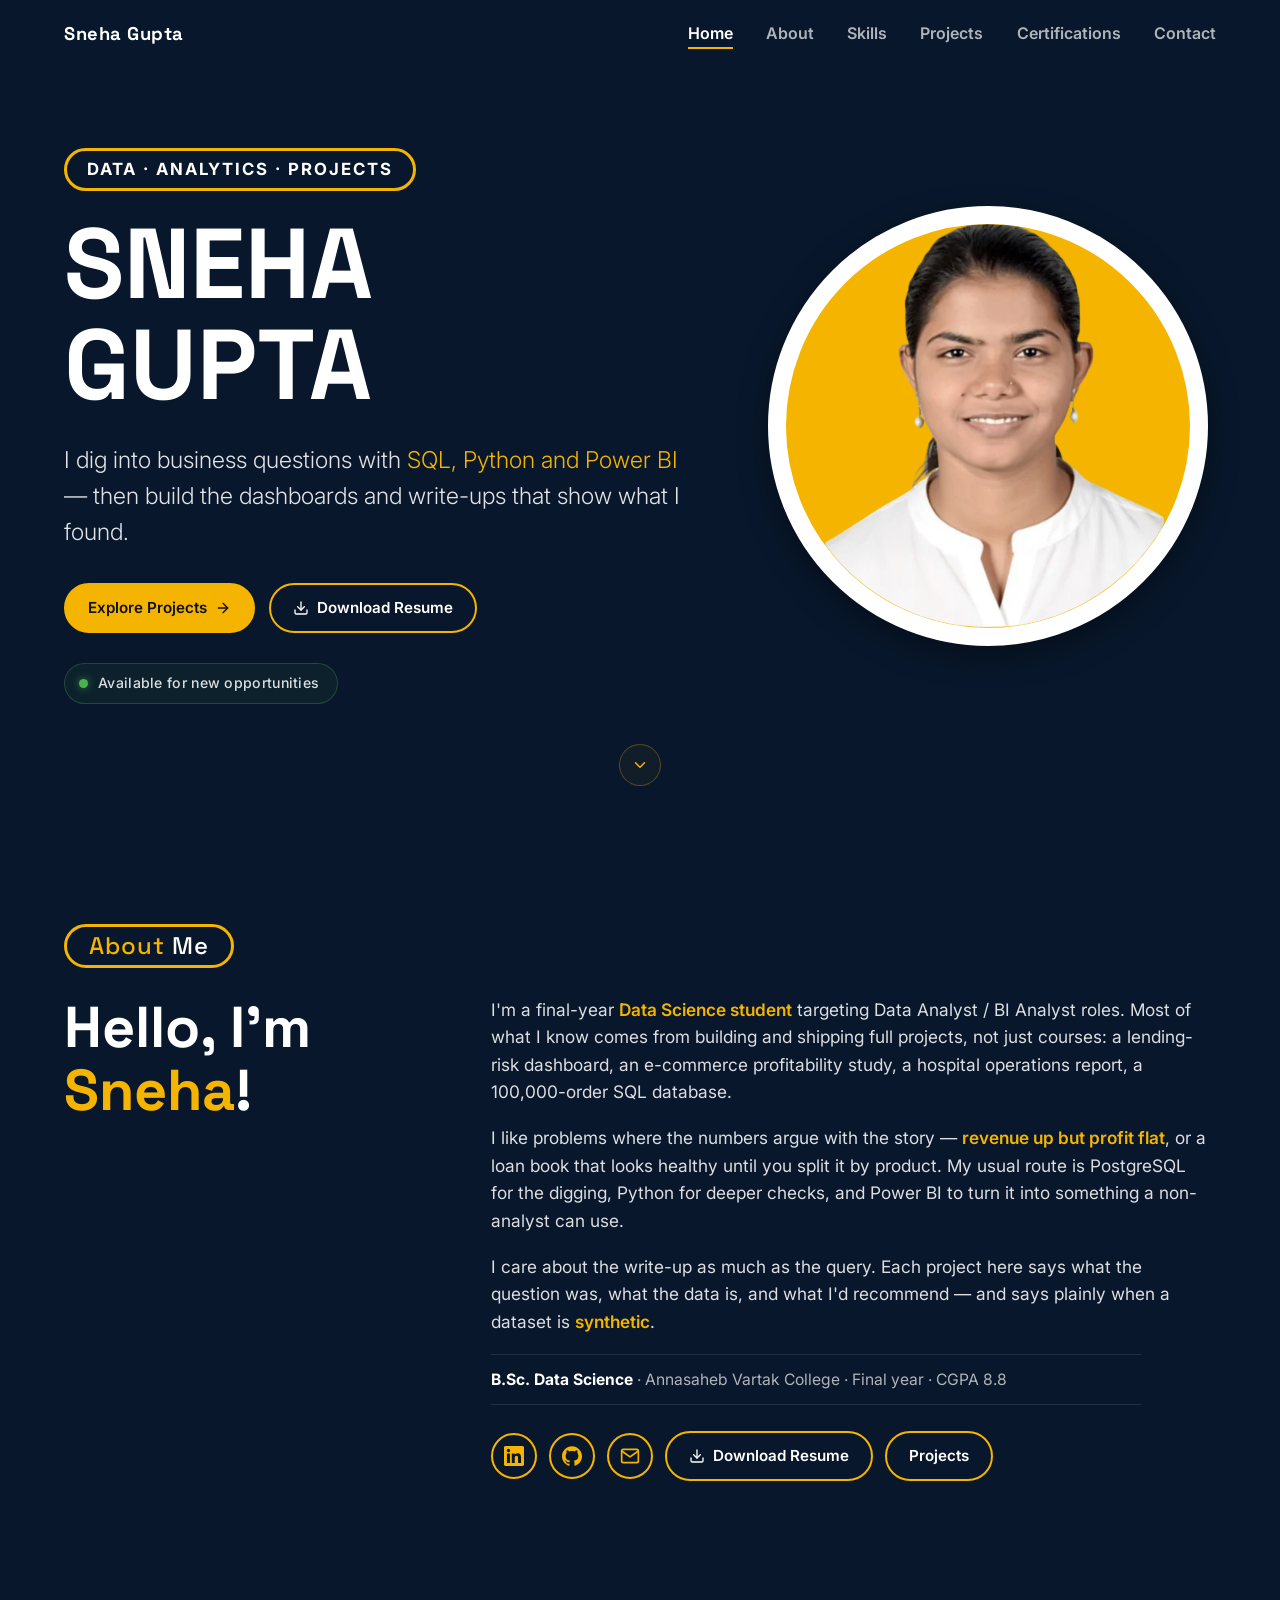
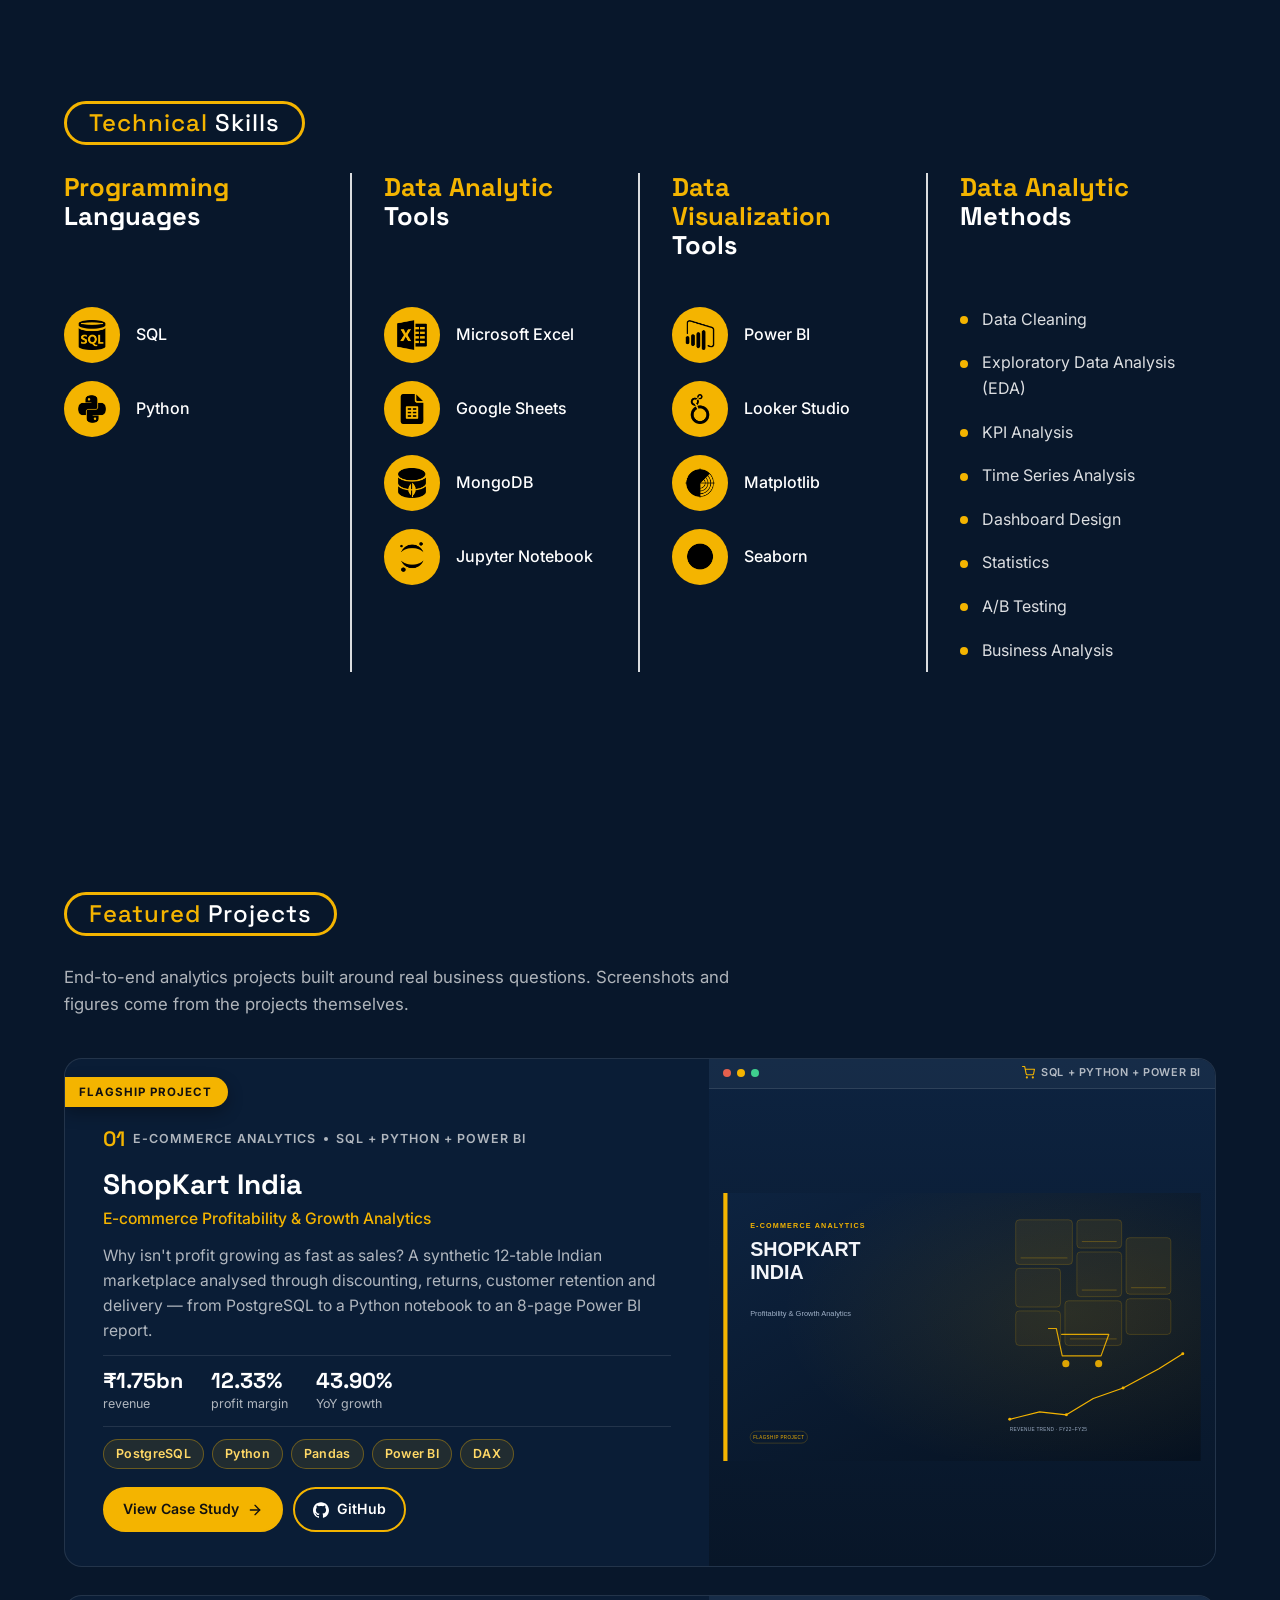
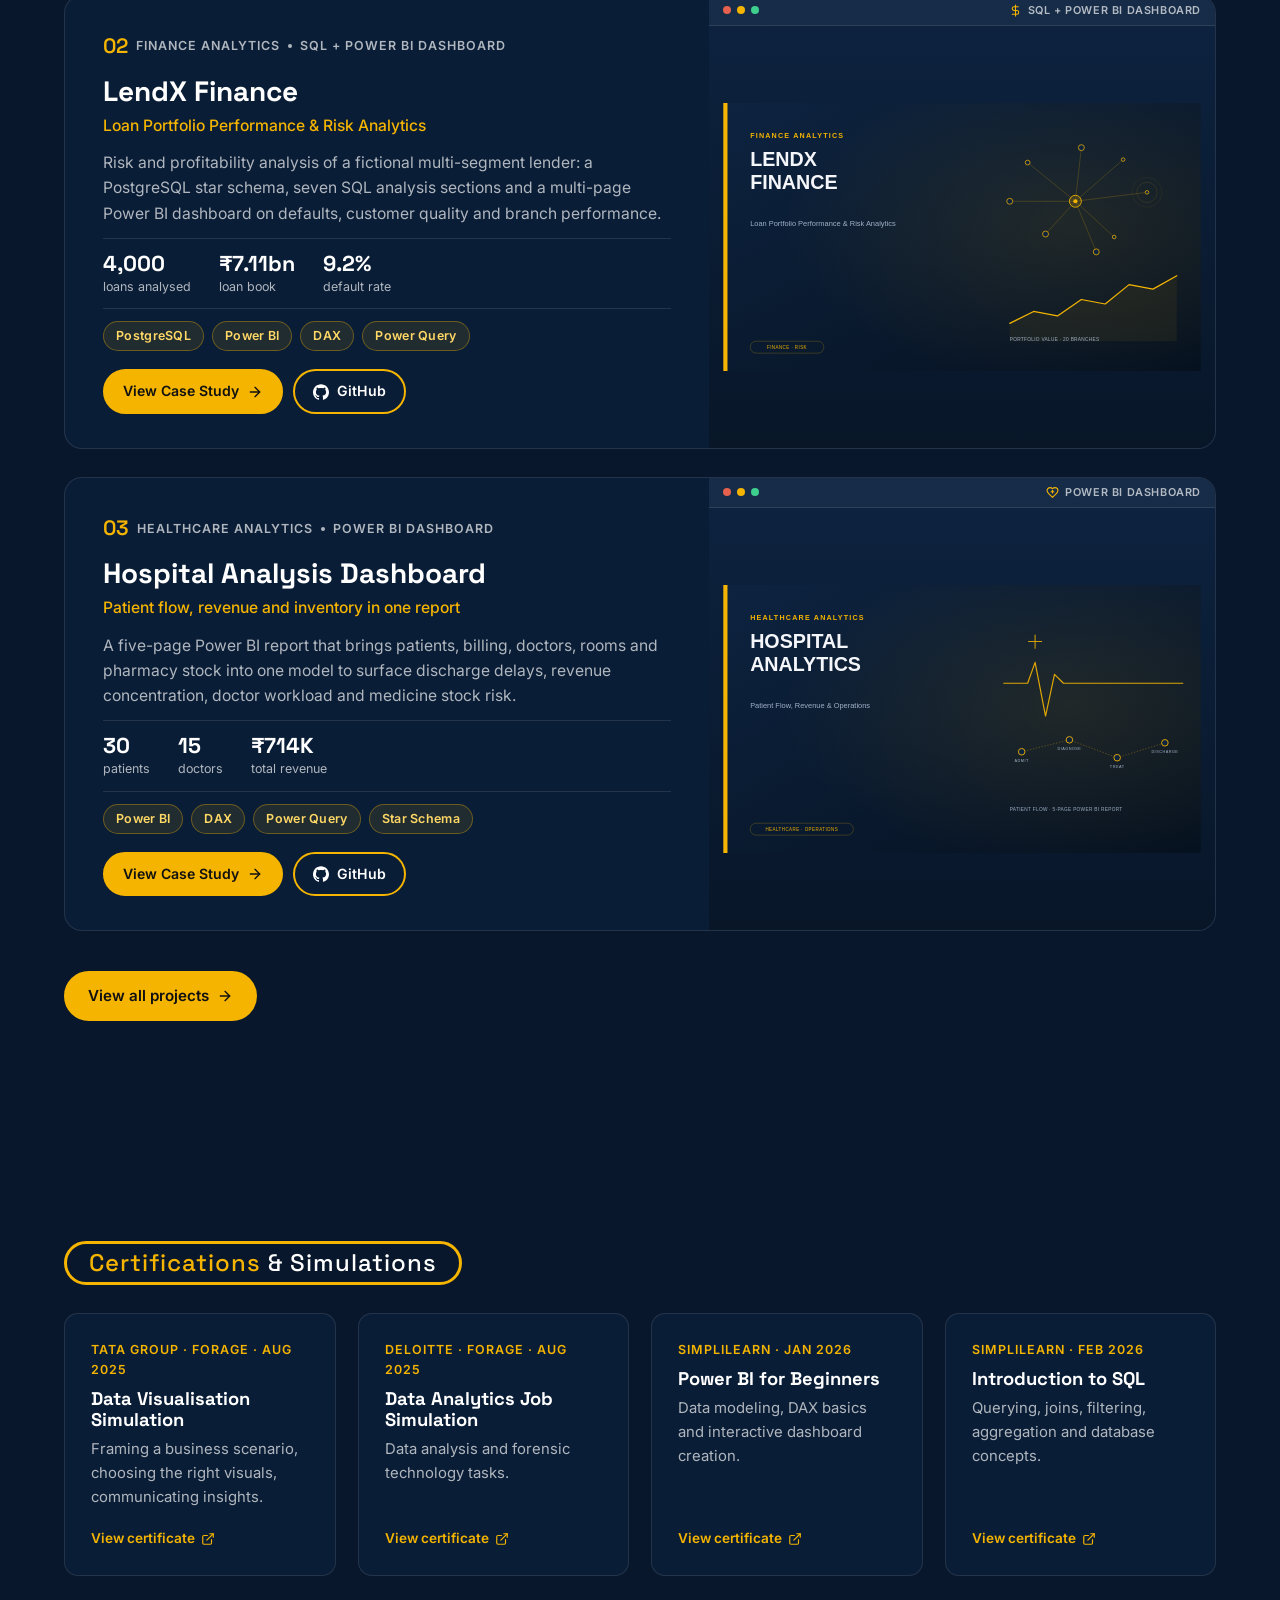
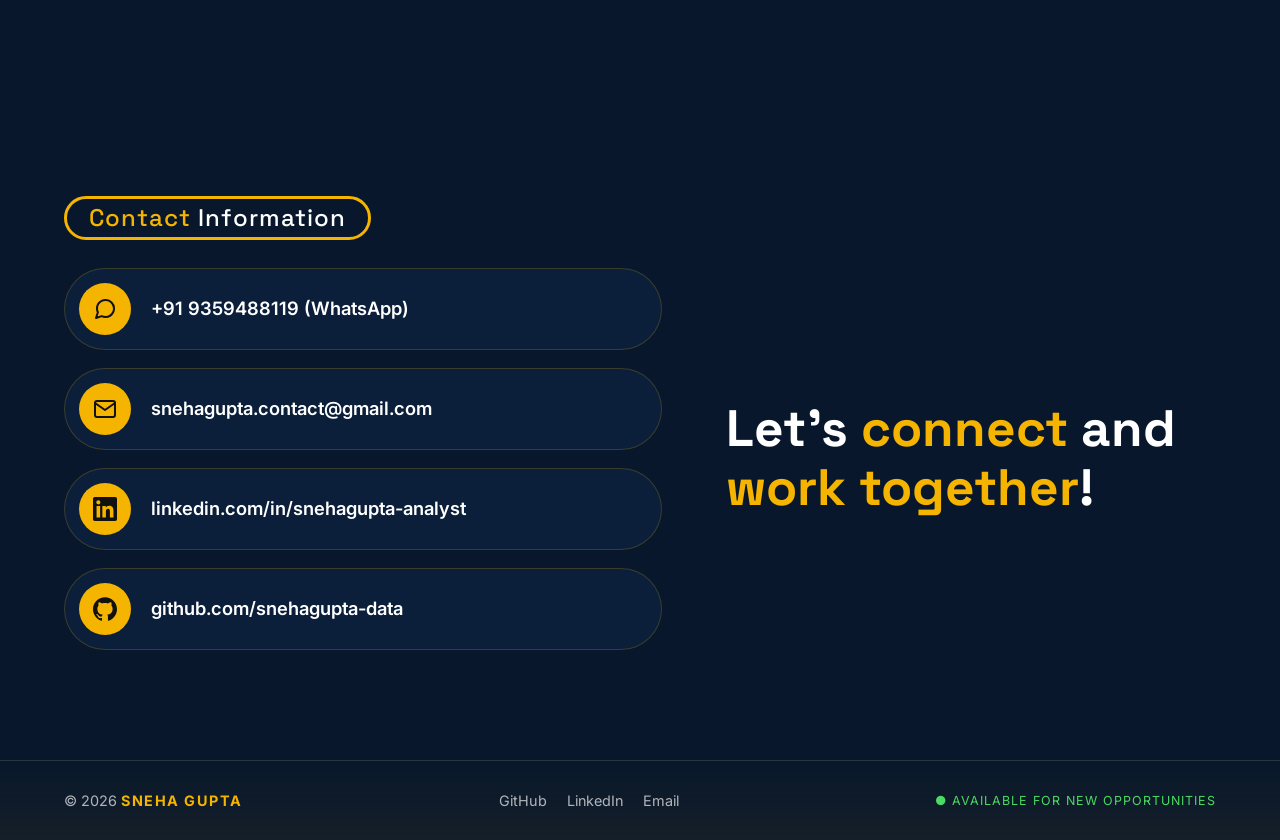
==== index.html @ 0ae0ca23 "Initial portfolio" ====
<!DOCTYPE html>
<html lang="en">
<head>
  <meta charset="UTF-8">
  <meta name="viewport" content="width=device-width, initial-scale=1.0">
  <title>Sneha Gupta | Data Analyst Portfolio — SQL, Python, Power BI</title>
  <meta name="description" content="Sneha Gupta, final-year Data Science student targeting Data Analyst / BI Analyst roles. SQL, Python and Power BI projects: LendX Finance, ShopKart India, hospital analytics and more.">
  <meta name="theme-color" content="#08172b">
  <meta property="og:type" content="website">
  <meta property="og:title" content="Sneha Gupta | Data Analyst Portfolio — SQL, Python, Power BI">
  <meta property="og:description" content="Final-year Data Science student targeting Data Analyst / BI Analyst roles. SQL, Python and Power BI case studies built on real business questions.">
  <meta property="og:image" content="assets/images/profile/sneha.webp">
  <meta name="twitter:card" content="summary">
  <link rel="icon" href="data:image/svg+xml,%3Csvg xmlns='http://www.w3.org/2000/svg' viewBox='0 0 64 64'%3E%3Crect width='64' height='64' rx='14' fill='%230b1f3a'/%3E%3Ctext x='32' y='43' font-size='30' font-weight='700' text-anchor='middle' fill='%23f4b400' font-family='Arial'%3ESG%3C/text%3E%3C/svg%3E">
  <link rel="preconnect" href="https://fonts.googleapis.com">
  <link rel="preconnect" href="https://fonts.gstatic.com" crossorigin>
  <link href="https://fonts.googleapis.com/css2?family=Inter:wght@300;400;500;600;700&family=Space+Grotesk:wght@400;500;700&display=swap" rel="stylesheet">
  <link rel="stylesheet" href="css/style.css">
  <script>document.documentElement.classList.add("js")</script>
</head>
<body data-page="home">
  <div id="scroll-progress"></div>
  <header id="site-nav"></header>

  <!-- Section order: Home → About → Skills → Projects → Certifications → Contact.
       All content below is filled from data/portfolio-data.js by js/script.js -->
  <main>
    <section id="home" class="hero"></section>
    <section id="about" class="section"></section>
    <section id="skills" class="section"></section>
    <section id="projects" class="section"></section>
    <section id="certifications" class="section"></section>
    <section id="contact" class="section"></section>
    <noscript><p class="noscript">This portfolio needs JavaScript. My projects are also on <a class="yellow" href="https://github.com/snehagupta-data">GitHub</a>.</p></noscript>
  </main>

  <footer id="site-footer"></footer>
  <script src="data/portfolio-data.js"></script>
  <script src="js/script.js"></script>
</body>
</html>
---- css/style.css ----
/* =====================================================================
   style.css — the only stylesheet for the whole site.
   Change colours/fonts in :root. Sections:
   1 Base · 2 Layout & type · 3 Buttons & chips · 4 Navigation · 5 Hero
   6 About · 7 Skills · 8 Projects · 9 Certifications · 10 Contact
   11 Footer · 12 Case studies · 13 Utilities · 14 Responsive
   ===================================================================== */

/* ===== 1 · BASE ===== */
:root {
  --bg: #08172b;
  --navy: #0b1f3a;
  --surface: #0d2340;
  --line: rgba(255, 255, 255, 0.1);
  --text: #ffffff;
  --muted: rgba(255, 255, 255, 0.68);
  --gold: #f4b400;
  --red: #e5604d;
  --green: #3ecf8e;
  --font-body: "Inter", -apple-system, BlinkMacSystemFont, "Segoe UI", sans-serif;
  --font-display: "Space Grotesk", "Inter", sans-serif;
  --gutter: clamp(20px, 5vw, 80px);
  --nav-h: 68px;
  --radius: 14px;
}
*, *::before, *::after { box-sizing: border-box; margin: 0; padding: 0; }
html { scroll-behavior: smooth; scroll-padding-top: calc(var(--nav-h) + 12px); -webkit-text-size-adjust: 100%; }
body { font-family: var(--font-body); background: var(--bg); color: var(--text); line-height: 1.6; overflow-x: hidden; }
img, svg { display: block; max-width: 100%; }
a { color: inherit; text-decoration: none; }
ul { list-style: none; }
button { font: inherit; color: inherit; cursor: pointer; }
:focus-visible { outline: 2px solid var(--gold); outline-offset: 3px; }
[hidden] { display: none !important; }
#scroll-progress { position: fixed; top: 0; left: 0; height: 3px; width: 0; background: var(--gold); z-index: 1100; }

/* ===== 2 · LAYOUT & TYPE ===== */
.container { max-width: 1366px; margin: 0 auto; padding: 0 var(--gutter); }
.section { padding: clamp(64px, 9vw, 110px) 0; }
.yellow { color: var(--gold); }
h1, h2, h3 { font-family: var(--font-display); line-height: 1.15; }
.section-title {
  display: inline-block; font-size: clamp(1.15rem, 2.4vw, 1.5rem); font-weight: 500; letter-spacing: 1px;
  padding: 5px 22px; border: 3px solid var(--gold); border-radius: 40px; margin-bottom: 28px;
}
.section-lead { color: var(--muted); font-size: 1.05rem; max-width: 62ch; margin-bottom: 40px; }
.page-title { font-size: clamp(2.4rem, 6vw, 4rem); font-weight: 700; margin: 18px 0 14px; }
.section-more { margin-top: 40px; }

/* ===== 3 · BUTTONS & CHIPS ===== */
.btn {
  display: inline-flex; align-items: center; gap: 8px; padding: 11px 22px; border-radius: 40px;
  font-weight: 600; font-size: 0.95rem; border: 2px solid var(--gold); transition: background .25s, color .25s, transform .25s, box-shadow .25s;
}
.btn svg { width: 16px; height: 16px; flex: none; }
.btn-filled { background: var(--gold); color: #111; }
.btn-filled:hover { transform: translateY(-2px); box-shadow: 0 8px 22px rgba(244, 180, 0, .28); }
.btn-ghost { background: transparent; color: var(--text); }
.btn-ghost:hover { background: var(--gold); color: #111; transform: translateY(-2px); }
.icon-btn {
  width: 46px; height: 46px; border-radius: 50%; border: 2px solid var(--gold); display: grid; place-items: center; color: var(--gold);
  transition: background .25s, color .25s, transform .25s;
}
.icon-btn svg { width: 20px; height: 20px; }
.icon-btn:hover { background: var(--gold); color: #111; transform: translateY(-2px); }
.chips { display: flex; flex-wrap: wrap; gap: 8px; }
.chips li { font-size: .78rem; font-weight: 600; letter-spacing: .3px; padding: 4px 12px; border-radius: 30px; background: rgba(244, 180, 0, .1); border: 1px solid rgba(244, 180, 0, .35); color: #ffd866; }

/* ===== 4 · NAVIGATION ===== */
.navbar { position: sticky; top: 0; z-index: 1000; height: var(--nav-h); background: var(--bg); border-bottom: 1px solid transparent; transition: border-color .3s, background .3s; }
.navbar.scrolled { background: rgba(8, 23, 43, .96); border-color: var(--line); }
.nav-container { max-width: 1366px; margin: 0 auto; padding: 0 var(--gutter); height: 100%; display: flex; align-items: center; justify-content: space-between; }
.nav-brand { font-family: var(--font-display); font-weight: 700; font-size: 1.15rem; letter-spacing: .5px; }
.nav-menu { display: flex; align-items: center; gap: clamp(1.2rem, 2.6vw, 2.5rem); }
.nav-link { position: relative; font-weight: 600; font-size: 1rem; padding: 6px 0; color: var(--muted); transition: color .25s; }
.nav-link::after { content: ""; position: absolute; left: 50%; bottom: 0; width: 0; height: 2px; background: var(--gold); transition: width .3s, left .3s; }
.nav-link:hover, .nav-link.active { color: var(--text); }
.nav-link:hover::after, .nav-link.active::after { width: 100%; left: 0; }
.nav-toggle { display: none; width: 44px; height: 44px; background: none; border: 0; }
.nav-toggle svg { width: 26px; height: 26px; margin: auto; }

/* ===== 5 · HERO ===== */
.hero { position: relative; padding: clamp(40px, 7vw, 80px) 0 clamp(70px, 9vw, 110px); }
.hero-grid { display: grid; grid-template-columns: 1.15fr .85fr; gap: clamp(32px, 6vw, 80px); align-items: center; }
.hero-pill {
  display: inline-block; font-size: clamp(.85rem, 1.6vw, 1.05rem); font-weight: 700; letter-spacing: 2px; padding: 5px 20px;
  border: 3px solid var(--gold); border-radius: 40px; margin-bottom: 22px; transition: background .3s, color .3s;
}
.hero-pill:hover { background: var(--gold); color: #111; }
.hero-name { font-size: clamp(3.2rem, 9vw, 6.2rem); font-weight: 800; line-height: 1.02; text-transform: uppercase; }
.hero-name span { display: block; }
.hero-intro { font-size: clamp(1.1rem, 2vw, 1.45rem); font-weight: 300; line-height: 1.55; max-width: 34em; margin: 28px 0 32px; color: rgba(255, 255, 255, .88); }
.hero-actions { display: flex; flex-wrap: wrap; gap: 14px; margin-bottom: 30px; }
/* Small floating status pill — green dot + subtle glow, brightens slightly on hover */
.availability {
  display: inline-flex; align-items: center; gap: 10px; width: fit-content;
  padding: 8px 18px 8px 14px; border-radius: 30px; font-size: .88rem; letter-spacing: .3px; font-weight: 500; color: rgba(255, 255, 255, .85);
  background: rgba(76, 175, 80, .07); border: 1px solid rgba(76, 175, 80, .3);
  transition: border-color .3s, box-shadow .3s, transform .3s, background .3s;
}
.availability:hover { transform: translateY(-2px); border-color: rgba(76, 175, 80, .55); background: rgba(76, 175, 80, .12); box-shadow: 0 6px 20px rgba(76, 175, 80, .2); }
.pulse { width: 9px; height: 9px; flex: none; border-radius: 50%; background: #4caf50; box-shadow: 0 0 8px rgba(76, 175, 80, .7); animation: pulse 2s infinite; }
@keyframes pulse { 0% { box-shadow: 0 0 0 0 rgba(76, 175, 80, .7); } 70% { box-shadow: 0 0 0 10px rgba(76, 175, 80, 0); } 100% { box-shadow: 0 0 0 0 rgba(76, 175, 80, 0); } }
.hero-photo { justify-self: center; width: 100%; max-width: 440px; }
.profile-frame {
  aspect-ratio: 1; border-radius: 50%; overflow: hidden; background: var(--gold); border: clamp(10px, 2vw, 18px) solid #fff;
  display: flex; align-items: flex-end; box-shadow: 0 10px 30px rgba(0, 0, 0, .35); transition: transform .5s cubic-bezier(.16, 1, .3, 1), box-shadow .5s;
}
.profile-frame img { width: 100%; height: auto; }
.profile-frame:hover { transform: translateY(-8px); box-shadow: 0 30px 60px rgba(0, 0, 0, .5), 0 0 40px rgba(244, 180, 0, .3); }
/* Refined scroll-to-About indicator: small ring container, restrained idle nudge, stronger glow + downward shift on hover */
.hero-scroll {
  position: absolute; left: 50%; bottom: 28px; transform: translateX(-50%);
  width: 42px; height: 42px; display: flex; align-items: center; justify-content: center;
  border-radius: 50%; border: 1.5px solid rgba(244, 180, 0, .3); background: rgba(244, 180, 0, .04); color: var(--gold);
  transition: border-color .3s, background .3s, box-shadow .3s;
}
.hero-scroll svg { width: 18px; height: 18px; animation: nudge 2.2s ease-in-out infinite; }
@keyframes nudge { 50% { transform: translateY(4px); } }
.hero-scroll:hover { border-color: var(--gold); background: rgba(244, 180, 0, .12); box-shadow: 0 0 22px rgba(244, 180, 0, .3); }
.hero-scroll:hover svg { animation-play-state: paused; transform: translateY(3px); }

/* ===== 6 · ABOUT ===== */
.about-grid { display: grid; grid-template-columns: .8fr 1.6fr; gap: clamp(28px, 5vw, 70px); align-items: start; }
.about-greeting { font-family: var(--font-display); font-size: clamp(2.4rem, 5vw, 3.6rem); font-weight: 700; line-height: 1.1; }
.about-body p { font-size: 1.08rem; color: rgba(255, 255, 255, .86); margin-bottom: 18px; max-width: 65ch; }
.about-body .yellow { font-weight: 600; }
.about-edu { padding: 12px 0; border-top: 1px solid var(--line); border-bottom: 1px solid var(--line); font-size: .98rem !important; color: var(--muted) !important; }
.about-edu b { color: var(--text); }
.about-actions { display: flex; flex-wrap: wrap; align-items: center; gap: 12px; margin-top: 26px; }

/* ===== 7 · SKILLS =====
   Original four-column layout, separated by vertical rules — intentional, keep as is.
   Only the hover interaction on each skill-item is new (icon glow + scale + slight lift). */
.skills-grid { display: grid; grid-template-columns: repeat(4, 1fr); gap: 0; }
.skill-group { padding: 0 32px; border-right: 2px solid rgba(255, 255, 255, .85); }
.skill-group:first-child { padding-left: 0; }
.skill-group:last-child { border-right: 0; padding-right: 0; }
.skill-group h3 { font-size: 1.6rem; font-weight: 700; margin-bottom: 28px; min-height: 3.8em; }
.skill-item { display: flex; align-items: center; gap: 16px; padding: 9px 6px; margin: 0 -6px; border-radius: 10px; font-weight: 500; transition: transform .3s cubic-bezier(.2, 1, .3, 1), background .3s; }
.skill-item:hover { transform: translateX(8px) translateY(-2px); background: rgba(244, 180, 0, .06); }
.skill-icon { width: 56px; height: 56px; flex: none; border-radius: 50%; background: var(--gold); display: grid; place-items: center; transition: box-shadow .3s cubic-bezier(.2, 1, .3, 1), transform .3s cubic-bezier(.2, 1, .3, 1); }
.skill-icon img { width: 30px; height: 30px; object-fit: contain; filter: brightness(0); }
.skill-item:hover .skill-icon { box-shadow: 0 0 22px rgba(244, 180, 0, .55); transform: scale(1.08); }
.skill-item span:last-child { transition: color .3s; }
.skill-item:hover span:last-child { color: var(--gold); }
.methods li { padding: 9px 0 9px 22px; position: relative; color: rgba(255, 255, 255, .86); transition: color .25s; }
.methods li::before { content: ""; position: absolute; left: 0; top: 1.15em; width: 8px; height: 8px; border-radius: 50%; background: var(--gold); transition: box-shadow .25s; }
.methods li:hover { color: var(--text); }
.methods li:hover::before { box-shadow: 0 0 8px rgba(244, 180, 0, .8); }

/* ===== 8 · PROJECTS ===== */
.project-list { display: grid; gap: 28px; }
.project-grid { display: grid; grid-template-columns: repeat(auto-fill, minmax(min(100%, 340px), 1fr)); gap: 28px; padding-bottom: clamp(64px, 9vw, 110px); }
.project-card {
  position: relative; display: flex; background: rgba(13, 35, 64, .55); border: 1px solid var(--line); border-radius: 18px; overflow: hidden;
  transition: transform .35s cubic-bezier(.2, 1, .3, 1), border-color .3s, box-shadow .3s;
}
.project-card:hover { transform: translateY(-5px); border-color: rgba(244, 180, 0, .5); box-shadow: 0 18px 40px rgba(0, 0, 0, .38), 0 0 30px rgba(244, 180, 0, .08); }
.project-card:hover .project-card__title { color: var(--gold); }
/* Flagship ribbon — small corner tag for the one project called out as the strongest, set via "flagship: true" in the data file */
.flagship-ribbon {
  position: absolute; top: 18px; left: 0; z-index: 2; padding: 6px 16px 6px 14px; font-size: .72rem; font-weight: 700; letter-spacing: 1px; text-transform: uppercase;
  color: #111; background: var(--gold); border-radius: 0 30px 30px 0; box-shadow: 0 6px 16px rgba(0, 0, 0, .3);
}
.project-card--flagship.project-card--featured .project-card__body { padding-top: 64px; }
.project-card--flagship.project-card--grid .project-card__body { padding-top: 46px; }
/* Showcase frame: a thin chrome-style bar over a contain-fit image area.
   object-fit is always "contain" here — a wide dashboard screenshot letterboxes
   inside the frame instead of ever being cropped. See mediaFrame() in script.js. */
.project-card__media { display: flex; flex-direction: column; background: linear-gradient(180deg, #0d2340, #081628); overflow: hidden; min-height: 0; }
.frame-bar { display: flex; align-items: center; gap: 6px; padding: 0 14px; height: 30px; flex: none; background: rgba(255, 255, 255, .04); border-bottom: 1px solid var(--line); }
.frame-dot { width: 8px; height: 8px; border-radius: 50%; flex: none; }
.frame-dot--r { background: var(--red); } .frame-dot--y { background: var(--gold); } .frame-dot--g { background: var(--green); }
.frame-label { margin-left: auto; display: flex; align-items: center; gap: 6px; font-size: .68rem; font-weight: 600; letter-spacing: .6px; text-transform: uppercase; color: var(--muted); white-space: nowrap; overflow: hidden; text-overflow: ellipsis; }
.frame-label svg { width: 13px; height: 13px; flex: none; color: var(--gold); }
.frame-body { flex: 1; min-height: 0; display: flex; align-items: center; justify-content: center; padding: 14px; }
.frame-body img { width: 100%; height: 100%; object-fit: contain; transition: transform .5s; }
.project-card:hover .frame-body img { transform: scale(1.02); }
.project-card__body { display: flex; flex-direction: column; gap: 12px; padding: 28px 30px; flex: 1; min-width: 0; }
.project-card__meta { display: flex; flex-wrap: wrap; align-items: center; gap: 8px; font-size: .78rem; font-weight: 600; letter-spacing: 1px; text-transform: uppercase; color: var(--muted); }
.project-card__meta .dot { width: 4px; height: 4px; border-radius: 50%; background: var(--muted); }
.project-card__num { font-family: var(--font-display); font-size: 1.3rem; color: var(--gold); letter-spacing: 0; }
.project-card__title { font-size: clamp(1.3rem, 2.4vw, 1.75rem); font-weight: 700; transition: color .3s; }
.project-card__subtitle { color: var(--gold); font-weight: 500; font-size: .98rem; margin-top: -6px; }
.project-card__desc { color: var(--muted); font-size: .98rem; }
.project-card__actions { display: flex; flex-wrap: wrap; gap: 10px; margin-top: auto; padding-top: 6px; }
.project-card__actions .btn { padding: 9px 18px; font-size: .88rem; }
/* featured: horizontal — media column stretches to the body's height (flex row default align-items: stretch) */
.project-card--featured { flex-direction: row; }
.project-card--featured .project-card__media { flex: 0 0 44%; order: 2; }
.project-card--featured .project-card__body { order: 1; padding: 34px 38px; }
/* grid: vertical — media gets a fixed aspect-ratio box since nothing else sets its height */
.project-card--grid { flex-direction: column; }
.project-card--grid .project-card__media { aspect-ratio: 16 / 10; }
.project-card--grid .project-card__body { padding: 22px 24px 24px; }
.project-card--grid .project-card__desc { display: -webkit-box; -webkit-line-clamp: 4; -webkit-box-orient: vertical; overflow: hidden; }
.stat-row { display: flex; flex-wrap: wrap; gap: 8px 28px; padding: 12px 0; border-top: 1px solid var(--line); border-bottom: 1px solid var(--line); }
.stat-row li { display: flex; flex-direction: column; }
.stat-row b { font-family: var(--font-display); font-size: 1.35rem; line-height: 1.2; }
.stat-row span { font-size: .78rem; color: var(--muted); }
/* All Projects page */
.page-head { padding: clamp(36px, 6vw, 64px) 0 20px; }
.filters { display: flex; flex-wrap: wrap; gap: 10px; margin-bottom: 36px; }
.filter { padding: 8px 18px; border-radius: 30px; background: transparent; border: 2px solid var(--line); font-weight: 600; font-size: .9rem; transition: border-color .2s, background .2s, color .2s; }
.filter:hover { border-color: var(--gold); }
.filter.active { background: var(--gold); border-color: var(--gold); color: #111; }

/* ===== 9 · CERTIFICATIONS =====
   Original four-card grid — order is simulations first, then Simplilearn
   certs (see data/portfolio-data.js). Hover adds lift + golden glow + border. */
.cert-grid { display: grid; grid-template-columns: repeat(auto-fit, minmax(min(100%, 260px), 1fr)); gap: 22px; }
.cert-card { display: flex; flex-direction: column; gap: 8px; padding: 26px; background: rgba(13, 35, 64, .55); border: 1px solid var(--line); border-radius: var(--radius); transition: transform .3s cubic-bezier(.2, 1, .3, 1), border-color .3s, box-shadow .3s; }
.cert-card:hover { transform: translateY(-6px); border-color: rgba(244, 180, 0, .5); box-shadow: 0 16px 36px rgba(0, 0, 0, .35), 0 0 24px rgba(244, 180, 0, .12); }
.cert-meta { font-size: .78rem; font-weight: 600; letter-spacing: 1px; text-transform: uppercase; color: var(--gold); }
.cert-card h3 { font-size: 1.15rem; transition: color .25s; }
.cert-card:hover h3 { color: var(--gold); }
.cert-card p { color: var(--muted); font-size: .93rem; }
.cert-link { display: inline-flex; align-items: center; gap: 6px; margin-top: auto; padding-top: 10px; font-size: .85rem; font-weight: 600; color: var(--gold); }
.cert-link svg { width: 14px; height: 14px; transition: transform .25s; }
.cert-card:hover .cert-link svg { transform: translate(2px, -2px); }

/* ===== 10 · CONTACT ===== */
.contact-split { display: grid; grid-template-columns: 1.1fr .9fr; gap: clamp(28px, 5vw, 70px); align-items: center; }
.contact-list { display: grid; gap: 18px; }
.contact-pill { display: flex; align-items: center; gap: 20px; padding: 14px 28px 14px 14px; border-radius: 100px; background: var(--navy); border: 1.5px solid rgba(244, 180, 0, .2); font-weight: 600; font-size: clamp(.95rem, 1.6vw, 1.15rem); overflow-wrap: anywhere; transition: transform .35s, border-color .3s, box-shadow .3s, color .3s; }
.contact-pill:hover { transform: translateY(-4px); border-color: var(--gold); color: var(--gold); box-shadow: 0 14px 30px rgba(0, 0, 0, .45), 0 0 26px rgba(244, 180, 0, .16); }
.contact-pill:hover .pill-icon { box-shadow: 0 0 16px rgba(244, 180, 0, .5); }
.pill-icon { width: 52px; height: 52px; flex: none; border-radius: 50%; background: var(--gold); color: #111; display: grid; place-items: center; transition: box-shadow .3s; }
.pill-icon svg { width: 24px; height: 24px; }
.contact-tagline { font-size: clamp(2rem, 4.5vw, 3.2rem); font-weight: 700; line-height: 1.15; }

/* ===== 11 · FOOTER ===== */
.footer { border-top: 1px solid var(--line); background: linear-gradient(to top, rgba(244, 180, 0, .05), transparent); padding: 28px 0; color: var(--muted); font-size: .9rem; }
.footer-inner { display: flex; flex-wrap: wrap; align-items: center; justify-content: space-between; gap: 12px 28px; }
.footer-name { color: var(--gold); font-weight: 700; letter-spacing: 1.5px; text-transform: uppercase; }
.footer-links { display: flex; gap: 20px; }
.footer-links a:hover { color: var(--gold); }
.footer-status { font-size: .78rem; text-transform: uppercase; letter-spacing: 1px; color: #4cd964; }

/* ===== 12 · CASE STUDIES ===== */
.case-hero { padding: clamp(28px, 5vw, 56px) 0 clamp(36px, 6vw, 64px); border-bottom: 1px solid var(--line); background: linear-gradient(180deg, rgba(13, 35, 64, .6), transparent); }
/* Cover: text left, full project visual right — the brief's "you have entered the project" treatment.
   The visual uses the same never-crop frame as the cards; stacks text-first on narrow screens. */
.case-hero__grid { display: grid; grid-template-columns: 1.05fr .95fr; gap: clamp(32px, 5vw, 64px); align-items: center; }
.case-hero__text > * + * { margin-top: 18px; }
.case-hero__visual { border-radius: var(--radius); overflow: hidden; border: 1px solid var(--line); box-shadow: 0 24px 60px rgba(0, 0, 0, .4); display: flex; flex-direction: column; aspect-ratio: 4 / 3; background: linear-gradient(180deg, #0d2340, #081628); }
.case-hero__visual .frame-body { padding: 18px; }
.back-link { display: inline-flex; align-items: center; gap: 8px; font-size: .88rem; font-weight: 600; color: var(--muted); transition: color .2s; }
.back-link svg { width: 16px; height: 16px; }
.back-link:hover { color: var(--gold); }
.case-title { font-size: clamp(2.2rem, 6vw, 4rem); font-weight: 700; }
.case-subtitle { font-family: var(--font-display); font-size: clamp(1.1rem, 2.4vw, 1.5rem); color: var(--gold); }
.case-summary { max-width: 70ch; font-size: 1.08rem; color: rgba(255, 255, 255, .85); }
.stat-row--lg { gap: 14px; padding: 0; border: 0; }
.stat-row--lg li { padding: 16px 24px; border-radius: var(--radius); background: rgba(13, 35, 64, .7); border: 1px solid var(--line); border-left: 4px solid var(--gold); min-width: 150px; }
.stat-row--lg b { font-size: 1.8rem; }
.stat-row--lg span { font-size: .85rem; }

.cs-section { padding: clamp(44px, 6vw, 72px) 0; border-top: 1px solid var(--line); }
.cs-section:first-of-type { border-top: 0; }
.cs-head { display: flex; align-items: baseline; gap: 16px; margin-bottom: 28px; }
.cs-num { font-family: var(--font-display); font-size: 1rem; font-weight: 700; color: var(--gold); border: 2px solid var(--gold); border-radius: 30px; padding: 2px 12px; flex: none; }
.cs-head h2 { font-size: clamp(1.5rem, 3.2vw, 2.2rem); }
.cs-section > * + * { margin-top: 22px; }
.prose { max-width: 70ch; }
.prose p { color: rgba(255, 255, 255, .86); margin-bottom: 16px; }
.prose strong { color: var(--text); }
.prose a { color: var(--gold); text-decoration: underline; text-underline-offset: 3px; }
.split { display: grid; grid-template-columns: 1fr 1fr; gap: clamp(24px, 4vw, 48px); align-items: start; }
.panel { padding: 24px 26px; border-radius: var(--radius); background: rgba(13, 35, 64, .55); border: 1px solid var(--line); }
.panel h3 { font-size: 1.1rem; margin-bottom: 12px; }
.panel li { padding: 5px 0 5px 20px; position: relative; color: rgba(255, 255, 255, .84); font-size: .95rem; }
.panel li::before { content: ""; position: absolute; left: 0; top: .9em; width: 7px; height: 7px; border-radius: 50%; background: var(--gold); }
.note { padding: 14px 18px; border-left: 4px solid var(--gold); background: rgba(244, 180, 0, .07); border-radius: 0 10px 10px 0; color: rgba(255, 255, 255, .85); font-size: .93rem; margin-top: 20px; max-width: 75ch; }
.flow { display: flex; flex-wrap: wrap; gap: 8px; margin-bottom: 8px; }
.flow li { padding: 8px 16px; border-radius: 30px; border: 1px solid var(--line); background: rgba(13, 35, 64, .7); font-size: .88rem; font-weight: 600; }
.flow li:not(:last-child)::after { content: "→"; margin-left: 12px; color: var(--gold); }
.table-wrap { overflow-x: auto; border: 1px solid var(--line); border-radius: var(--radius); }
table.data { width: 100%; border-collapse: collapse; font-size: .92rem; min-width: 520px; }
table.data th, table.data td { padding: 12px 16px; text-align: left; border-bottom: 1px solid var(--line); }
table.data th { background: rgba(244, 180, 0, .12); color: var(--gold); font-size: .78rem; letter-spacing: 1px; text-transform: uppercase; }
table.data tr:last-child td { border-bottom: 0; }
table.data td:first-child { font-weight: 600; white-space: nowrap; }
.insights { display: grid; grid-template-columns: repeat(auto-fit, minmax(min(100%, 320px), 1fr)); gap: 16px; }
.insight { padding: 18px 20px; border-radius: 12px; background: rgba(13, 35, 64, .55); border: 1px solid var(--line); border-left: 4px solid var(--gold); font-size: .95rem; }
.insight small { display: block; margin-bottom: 4px; font-size: .72rem; font-weight: 700; letter-spacing: 1px; text-transform: uppercase; color: var(--gold); }
.insight--risk { border-left-color: var(--red); } .insight--risk small { color: var(--red); }
.insight--good { border-left-color: var(--green); } .insight--good small { color: var(--green); }
.gallery { display: grid; grid-template-columns: repeat(2, 1fr); gap: 24px; }
.shot { background: rgba(13, 35, 64, .55); border: 1px solid var(--line); border-radius: var(--radius); overflow: hidden; }
.shot--wide { grid-column: 1 / -1; }
.shot img { width: 100%; height: auto; background: #fff; cursor: zoom-in; }
.shot figcaption { padding: 14px 18px 16px; font-size: .9rem; color: var(--muted); }
.shot figcaption strong { display: block; color: var(--text); font-family: var(--font-display); font-size: 1.02rem; margin-bottom: 2px; }
.code-block { border: 1px solid var(--line); border-radius: var(--radius); overflow: hidden; background: #061224; margin: 18px 0; }
.code-head { display: flex; justify-content: space-between; align-items: center; padding: 8px 14px; background: rgba(255, 255, 255, .05); font-size: .78rem; color: var(--muted); }
.copy-btn { background: none; border: 1px solid var(--line); border-radius: 6px; padding: 3px 10px; font-size: .75rem; }
.copy-btn:hover { border-color: var(--gold); color: var(--gold); }
.code-block pre { padding: 16px 18px; overflow-x: auto; font: .84rem/1.6 ui-monospace, "SFMono-Regular", Menlo, Consolas, monospace; color: #dfe6f0; }
.file-list { display: grid; grid-template-columns: repeat(auto-fit, minmax(min(100%, 280px), 1fr)); gap: 12px; }
.file-list a { display: flex; justify-content: space-between; align-items: center; gap: 12px; padding: 14px 18px; border-radius: 12px; border: 1px solid var(--line); background: rgba(13, 35, 64, .55); font-weight: 600; font-size: .93rem; transition: border-color .25s, color .25s; }
.file-list a:hover { border-color: var(--gold); color: var(--gold); }
.file-list small { display: block; font-weight: 400; color: var(--muted); font-size: .8rem; }
.file-list svg { width: 16px; height: 16px; flex: none; }
.pager { border-top: 1px solid var(--line); padding: 32px 0; }
.pager-grid { display: grid; grid-template-columns: 1fr auto 1fr; align-items: center; gap: 16px; }
.pager-link { display: flex; align-items: center; gap: 10px; color: var(--muted); transition: color .2s; min-width: 0; }
.pager-link svg { width: 18px; height: 18px; color: var(--gold); flex: none; }
.pager-link small { display: block; font-size: .72rem; letter-spacing: 1px; text-transform: uppercase; color: var(--muted); }
.pager-link strong { display: block; font-family: var(--font-display); font-size: clamp(.95rem, 2vw, 1.15rem); font-weight: 600; color: var(--text); white-space: nowrap; overflow: hidden; text-overflow: ellipsis; max-width: 32ch; }
.pager-link:hover { color: var(--gold); }
.pager-link--prev { justify-self: start; }
.pager-link--next { justify-self: end; text-align: right; }
.pager-link--all { justify-self: center; padding: 8px 20px; border: 1.5px solid var(--line); border-radius: 30px; font-size: .85rem; font-weight: 600; color: var(--text); white-space: nowrap; }
.pager-link--all:hover { border-color: var(--gold); color: var(--gold); }
.lightbox { border: 0; background: transparent; max-width: 96vw; max-height: 96vh; margin: auto; color: #fff; text-align: center; }
.lightbox::backdrop { background: rgba(4, 10, 20, .92); }
.lightbox img { max-width: 94vw; max-height: 84vh; width: auto; height: auto; border-radius: 8px; background: #fff; }
.lightbox p { margin-top: 10px; font-size: .9rem; color: var(--muted); }
.lightbox-close { position: absolute; top: 0; right: 0; width: 40px; height: 40px; border-radius: 50%; border: 0; background: var(--gold); color: #111; }
.lightbox-close svg { width: 20px; height: 20px; margin: auto; }

/* ===== 13 · UTILITIES ===== */
.reveal { transition: opacity .6s ease, transform .6s ease; }
.js .reveal:not(.in) { opacity: 0; transform: translateY(18px); }
.noscript { padding: 24px var(--gutter); text-align: center; color: var(--muted); }
@media (prefers-reduced-motion: reduce) {
  *, *::before, *::after { animation: none !important; transition: none !important; scroll-behavior: auto !important; }
  .js .reveal:not(.in) { opacity: 1; transform: none; }
}

/* ===== 14 · RESPONSIVE ===== */
@media (max-width: 1100px) {
  .skills-grid { grid-template-columns: repeat(2, 1fr); row-gap: 48px; }
  .skill-group:nth-child(2) { border-right: 0; padding-right: 0; }
  .skill-group:nth-child(3) { padding-left: 0; }
  .skill-group h3 { min-height: 0; }
  .project-card--featured .project-card__media { flex-basis: 40%; }
}
@media (max-width: 900px) {
  .hero-grid, .about-grid, .contact-split, .split, .case-hero__grid { grid-template-columns: 1fr; }
  .case-hero__visual { aspect-ratio: 16 / 10; }
  .hero-photo { order: -1; max-width: 300px; }
  .hero { padding-top: 24px; }
  .hero-scroll { display: none; }
  .project-card--featured { flex-direction: column; }
  .project-card--featured .project-card__media { order: 0; flex: none; aspect-ratio: 16 / 10; }
  .project-card--featured .project-card__body { order: 1; padding: 24px; }
  .gallery { grid-template-columns: 1fr; }
}
@media (max-width: 768px) {
  .nav-toggle { display: grid; }
  .nav-menu {
    position: absolute; top: var(--nav-h); left: 0; right: 0; flex-direction: column; align-items: stretch; gap: 0; padding: 8px var(--gutter) 20px;
    background: var(--bg); border-bottom: 1px solid var(--line); display: none;
  }
  .nav-menu.open { display: flex; }
  .nav-link { display: block; padding: 14px 0; border-bottom: 1px solid var(--line); }
  .nav-link::after { display: none; }
  .nav-link.active { color: var(--gold); }
}
@media (max-width: 600px) {
  .skills-grid { grid-template-columns: 1fr; }
  .skill-group, .skill-group:nth-child(n) { padding: 0 0 32px; border-right: 0; border-bottom: 2px solid rgba(255, 255, 255, .85); }
  .skill-group:last-child { border-bottom: 0; }
  .contact-pill { padding-right: 18px; gap: 14px; }
  .pill-icon { width: 44px; height: 44px; }
  .stat-row--lg li { flex: 1 1 140px; }
  .cs-head { flex-direction: column; gap: 10px; }
  .pager-grid { grid-template-columns: 1fr; justify-items: center; text-align: center; gap: 14px; }
  .pager-link--prev, .pager-link--next { justify-self: center; text-align: center; flex-direction: column; }
  .pager-link strong { max-width: 90vw; white-space: normal; }
  .footer-inner { flex-direction: column; align-items: flex-start; }
}
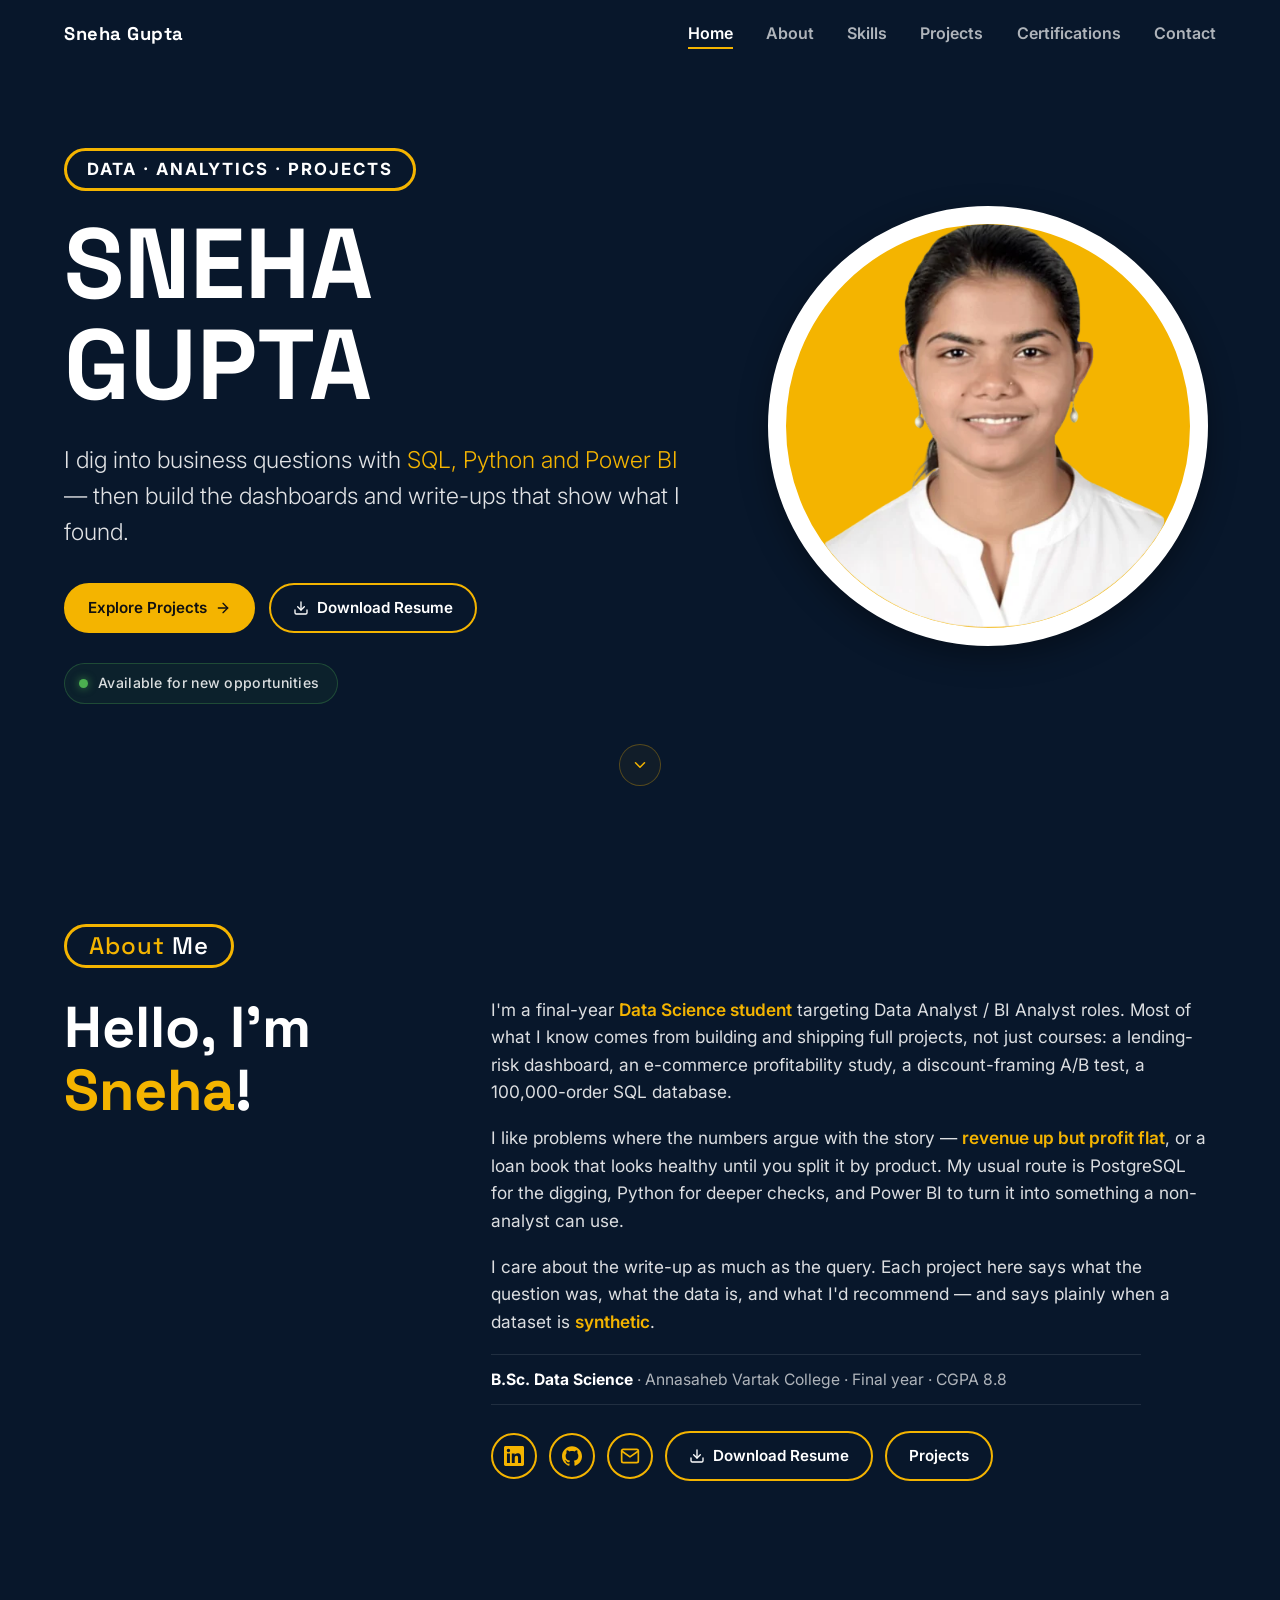
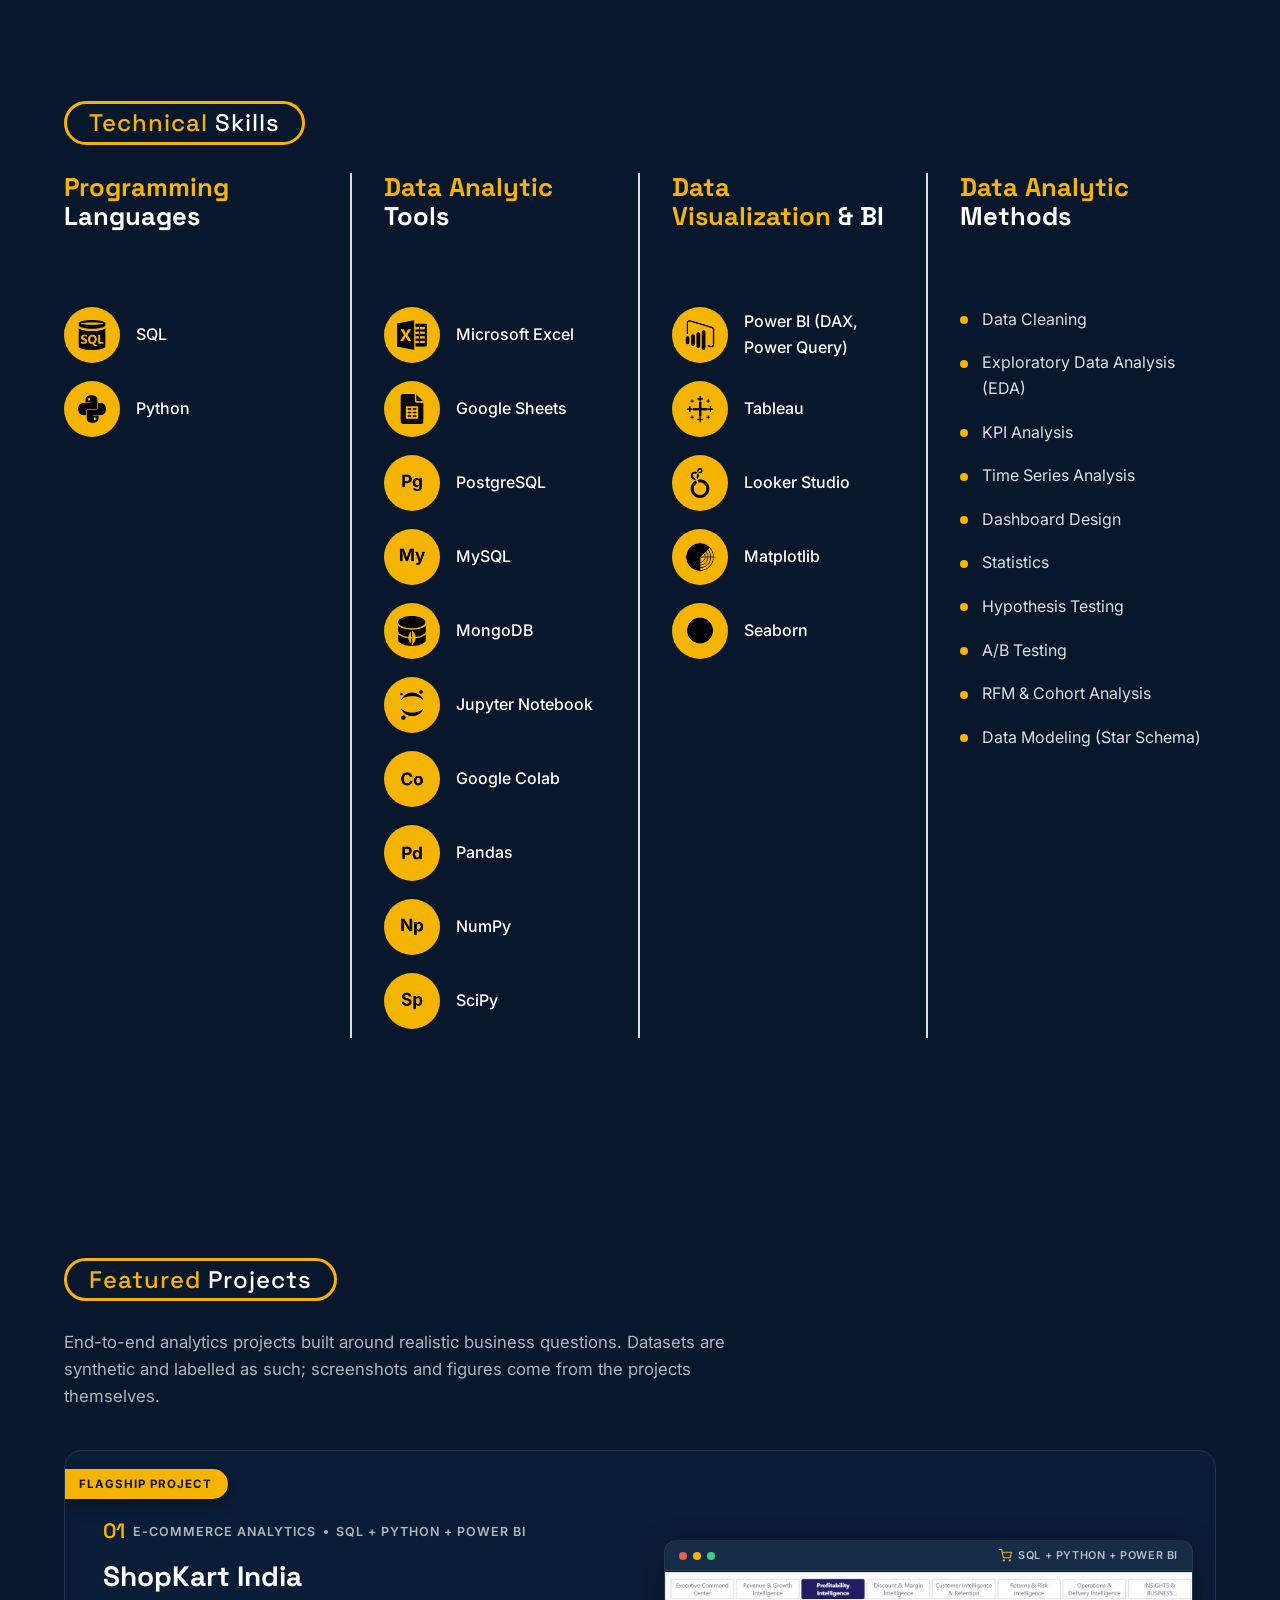
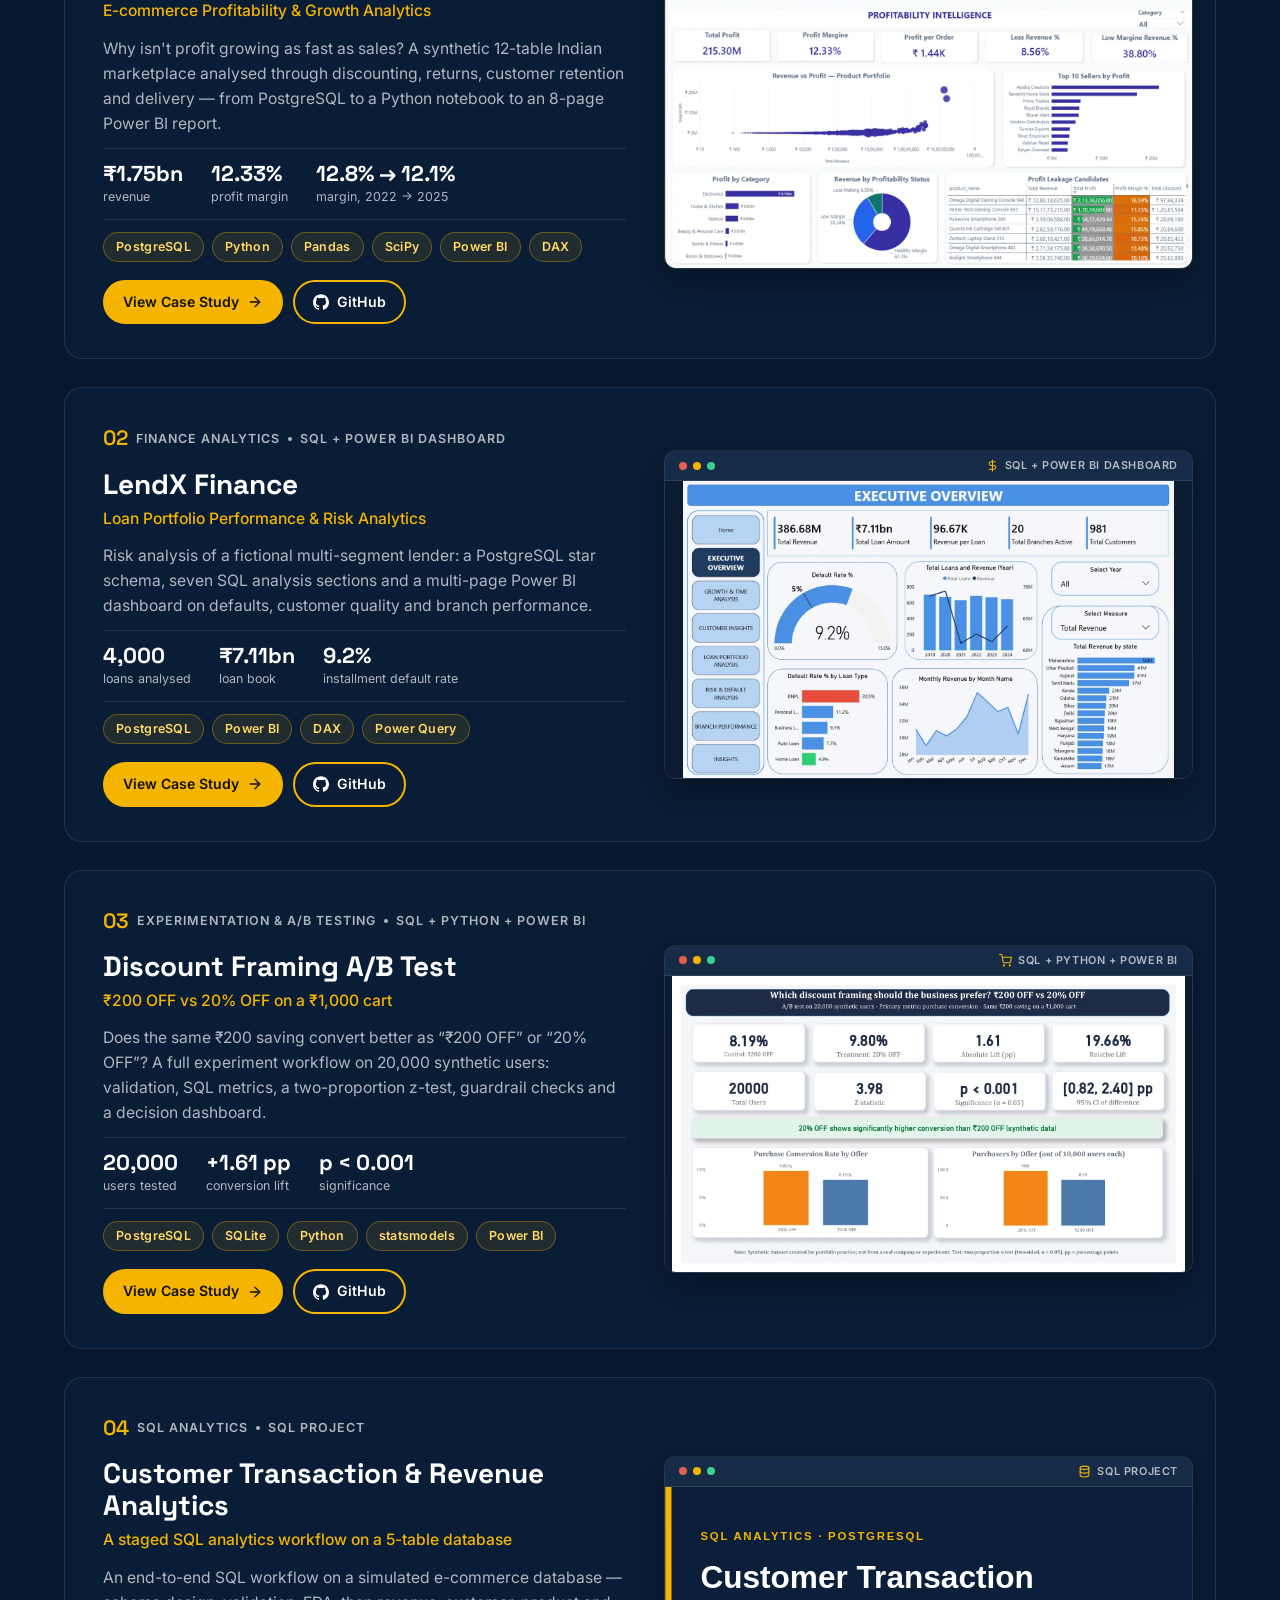
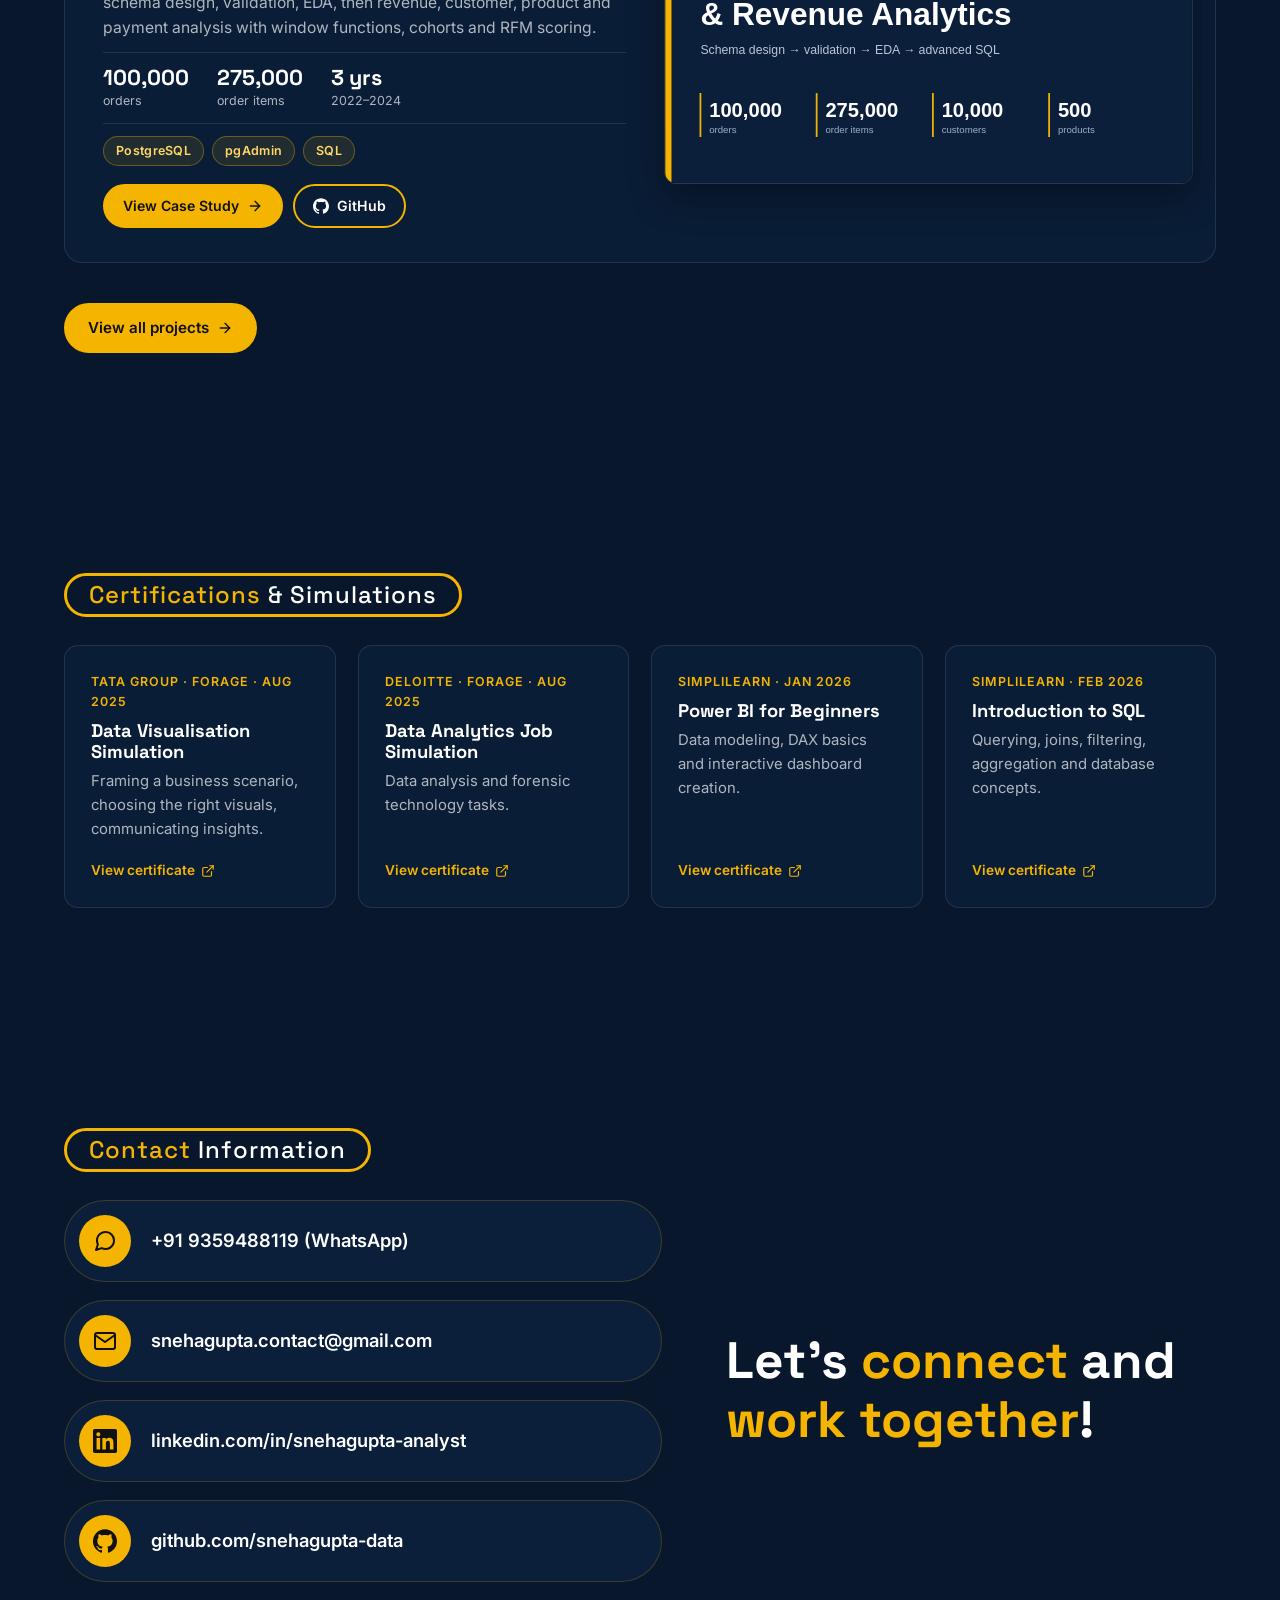
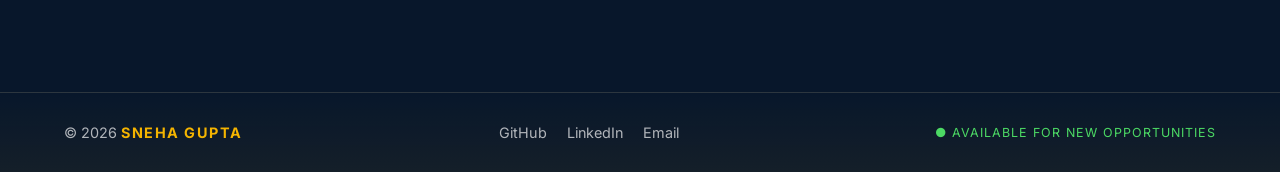
==== commit b45937fa: "Update portfolio: A/B test project, verified numbers, new card images" ====
--- a/index.html
+++ b/index.html
@@ -4,13 +4,16 @@
   <meta charset="UTF-8">
   <meta name="viewport" content="width=device-width, initial-scale=1.0">
   <title>Sneha Gupta | Data Analyst Portfolio — SQL, Python, Power BI</title>
-  <meta name="description" content="Sneha Gupta, final-year Data Science student targeting Data Analyst / BI Analyst roles. SQL, Python and Power BI projects: LendX Finance, ShopKart India, hospital analytics and more.">
+  <meta name="description" content="Sneha Gupta, final-year Data Science student targeting Data Analyst / BI Analyst roles. SQL, Python and Power BI projects: ShopKart India, LendX Finance, a discount A/B test and more.">
   <meta name="theme-color" content="#08172b">
   <meta property="og:type" content="website">
   <meta property="og:title" content="Sneha Gupta | Data Analyst Portfolio — SQL, Python, Power BI">
-  <meta property="og:description" content="Final-year Data Science student targeting Data Analyst / BI Analyst roles. SQL, Python and Power BI case studies built on real business questions.">
-  <meta property="og:image" content="assets/images/profile/sneha.webp">
+  <meta property="og:description" content="Final-year Data Science student targeting Data Analyst / BI Analyst roles. SQL, Python and Power BI case studies on realistic business questions, using synthetic data.">
   <meta name="twitter:card" content="summary">
+  <meta property="og:url" content="https://snehagupta-data.github.io/">
+  <meta property="og:image" content="https://snehagupta-data.github.io/assets/images/profile/sneha.webp">
+  <meta name="twitter:image" content="https://snehagupta-data.github.io/assets/images/profile/sneha.webp">
+  <link rel="canonical" href="https://snehagupta-data.github.io/">
   <link rel="icon" href="data:image/svg+xml,%3Csvg xmlns='http://www.w3.org/2000/svg' viewBox='0 0 64 64'%3E%3Crect width='64' height='64' rx='14' fill='%230b1f3a'/%3E%3Ctext x='32' y='43' font-size='30' font-weight='700' text-anchor='middle' fill='%23f4b400' font-family='Arial'%3ESG%3C/text%3E%3C/svg%3E">
   <link rel="preconnect" href="https://fonts.googleapis.com">
   <link rel="preconnect" href="https://fonts.gstatic.com" crossorigin>
--- a/css/style.css
+++ b/css/style.css
@@ -373,3 +373,31 @@
   .pager-link strong { max-width: 90vw; white-space: normal; }
   .footer-inner { flex-direction: column; align-items: flex-start; }
 }
+
+
+/* ===== PROJECT CARD IMAGE FIT (v2) =====
+   Dashboard screenshots now sit edge-to-edge in a 16:9 browser-style frame, so the whole
+   dashboard is visible with no thick letterbox bands (still contain-fit, never cropped). */
+.project-card .frame-body { padding: 0; background: #0b1b30; }
+.project-card--featured .project-card__media {
+  flex: 0 0 46%; align-self: center; margin: 22px 22px 22px 0;
+  border: 1px solid var(--line); border-radius: 12px; box-shadow: 0 14px 34px rgba(0, 0, 0, .35);
+}
+.project-card--featured .frame-body, .project-card--grid .frame-body { flex: none; aspect-ratio: 16 / 9; }
+.project-card--grid .project-card__media { aspect-ratio: auto; }
+@media (max-width: 1100px) {
+  .project-card--featured .project-card__media { flex-basis: 42%; margin-right: 16px; }
+}
+@media (max-width: 900px) {
+  .project-card--featured .project-card__media { order: 0; flex: none; aspect-ratio: auto; margin: 0; border: 0; border-radius: 0; box-shadow: none; align-self: stretch; }
+}
+
+/* Flagship ribbon: on cards where the screenshot is on top (grid, and featured on narrow screens) it sits in the frame's title bar instead of covering the dashboard */
+.project-card--grid .flagship-ribbon { top: 3px; left: 54px; padding: 3px 10px; font-size: .64rem; border-radius: 5px; box-shadow: none; }
+.project-card--flagship.project-card--grid .project-card__body { padding-top: 22px; }
+@media (max-width: 900px) {
+  .project-card--featured .flagship-ribbon { top: 3px; left: 54px; padding: 3px 10px; font-size: .64rem; border-radius: 5px; box-shadow: none; }
+  .project-card--flagship.project-card--featured .project-card__body { padding-top: 24px; }
+}
+.project-card--flagship.project-card--grid .frame-label { display: none; }
+@media (max-width: 900px) { .project-card--flagship.project-card--featured .frame-label { display: none; } }
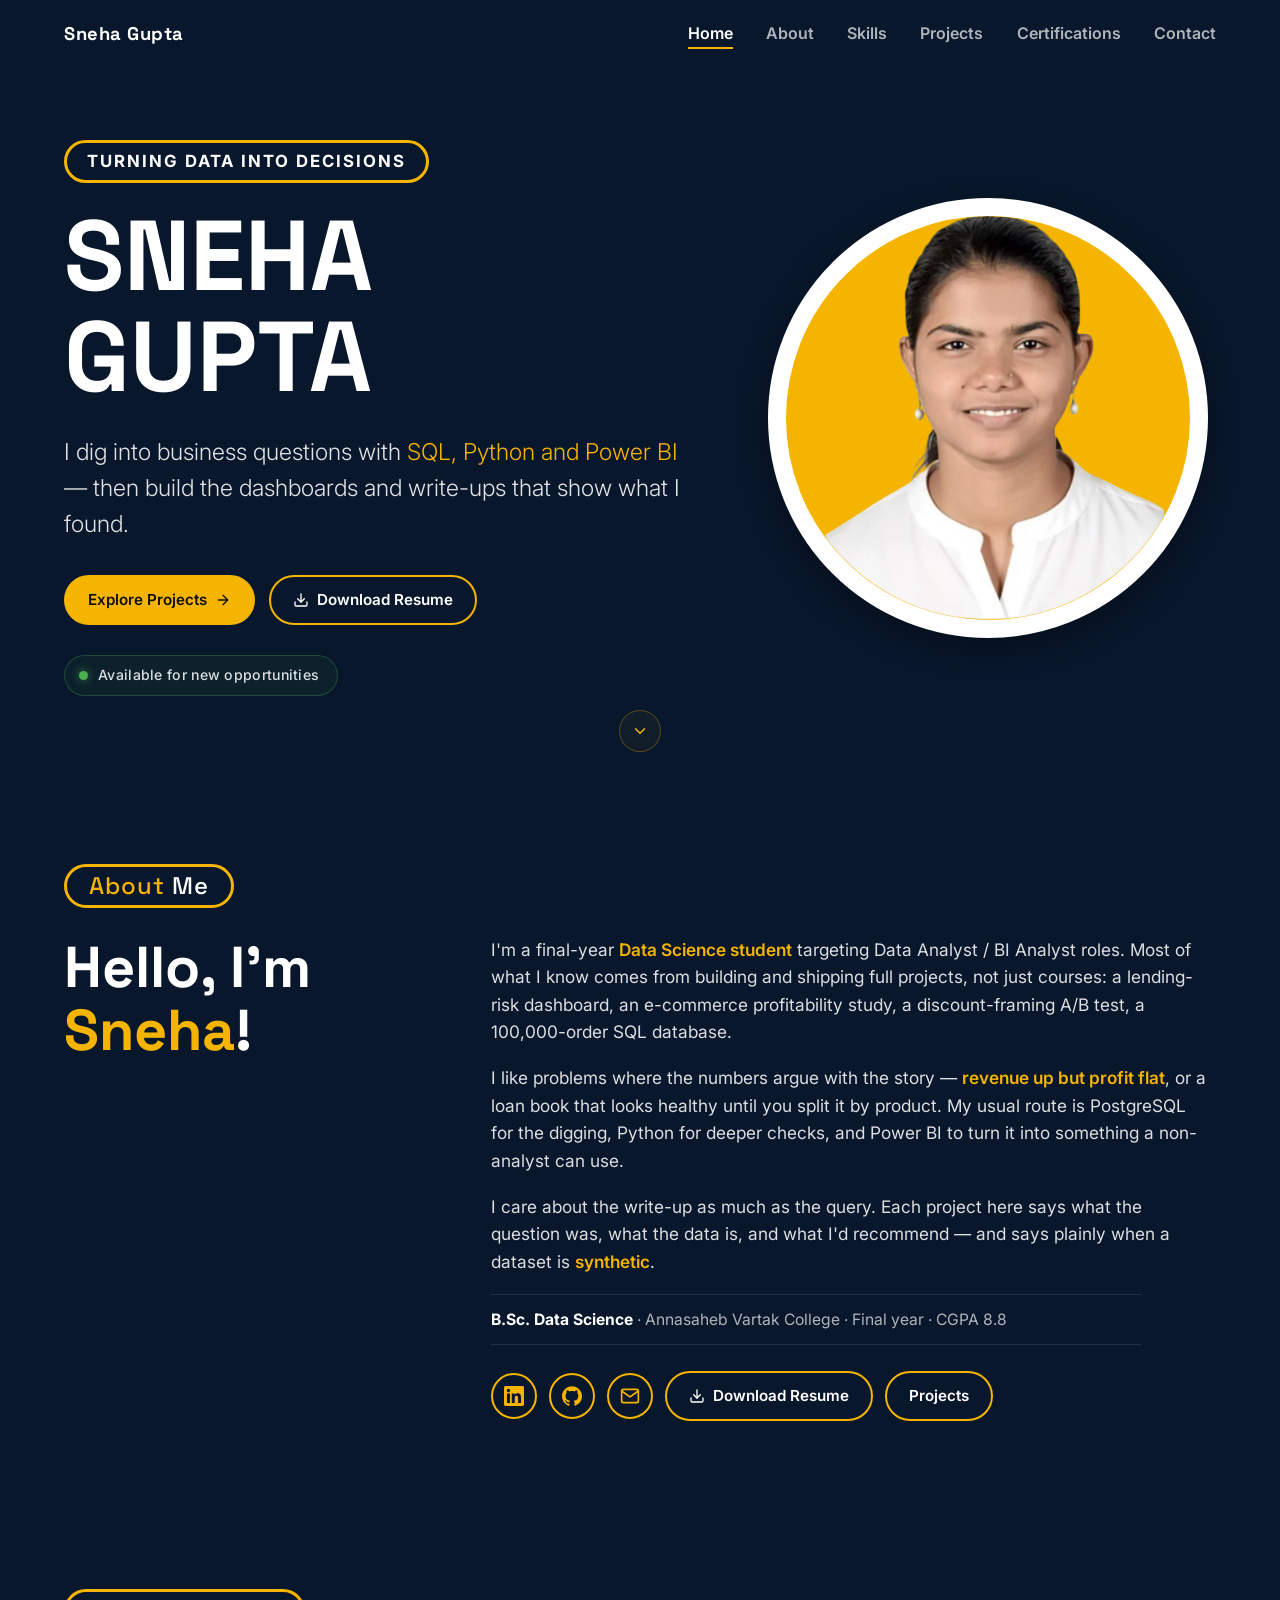
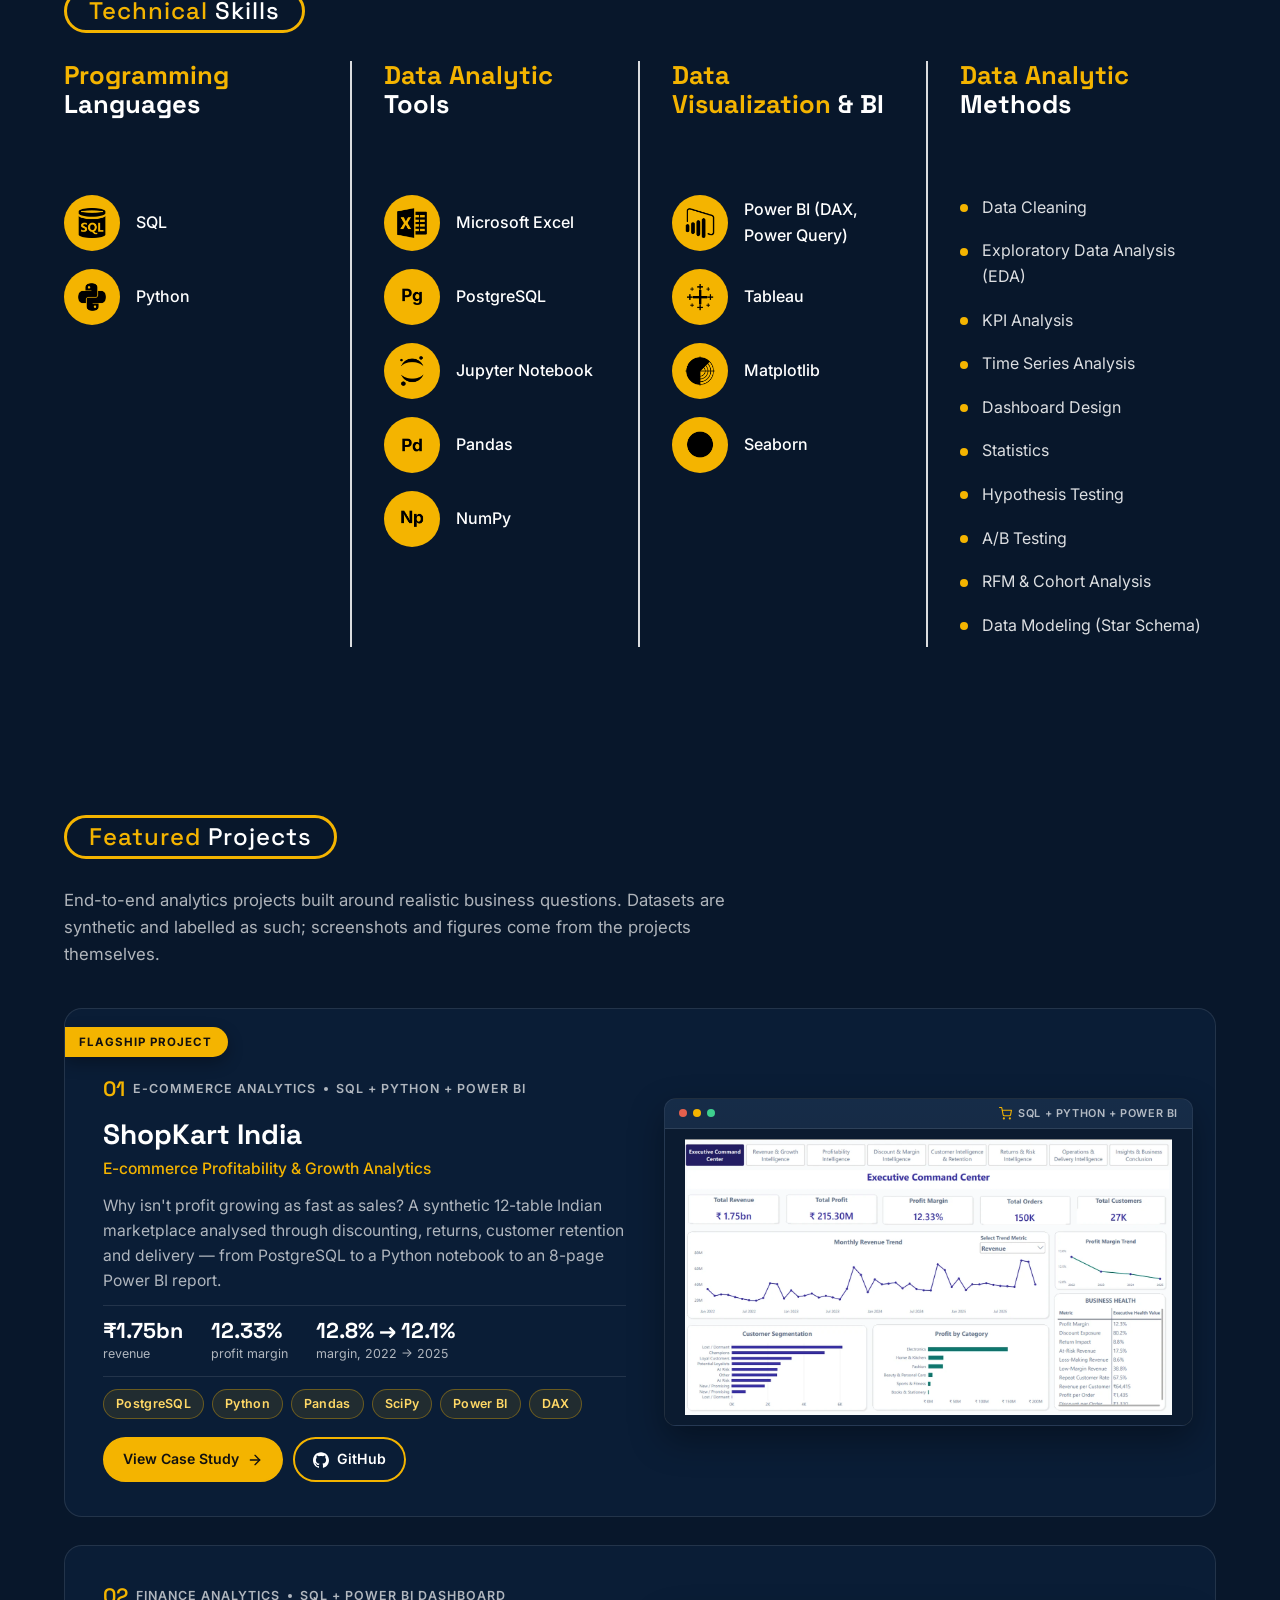
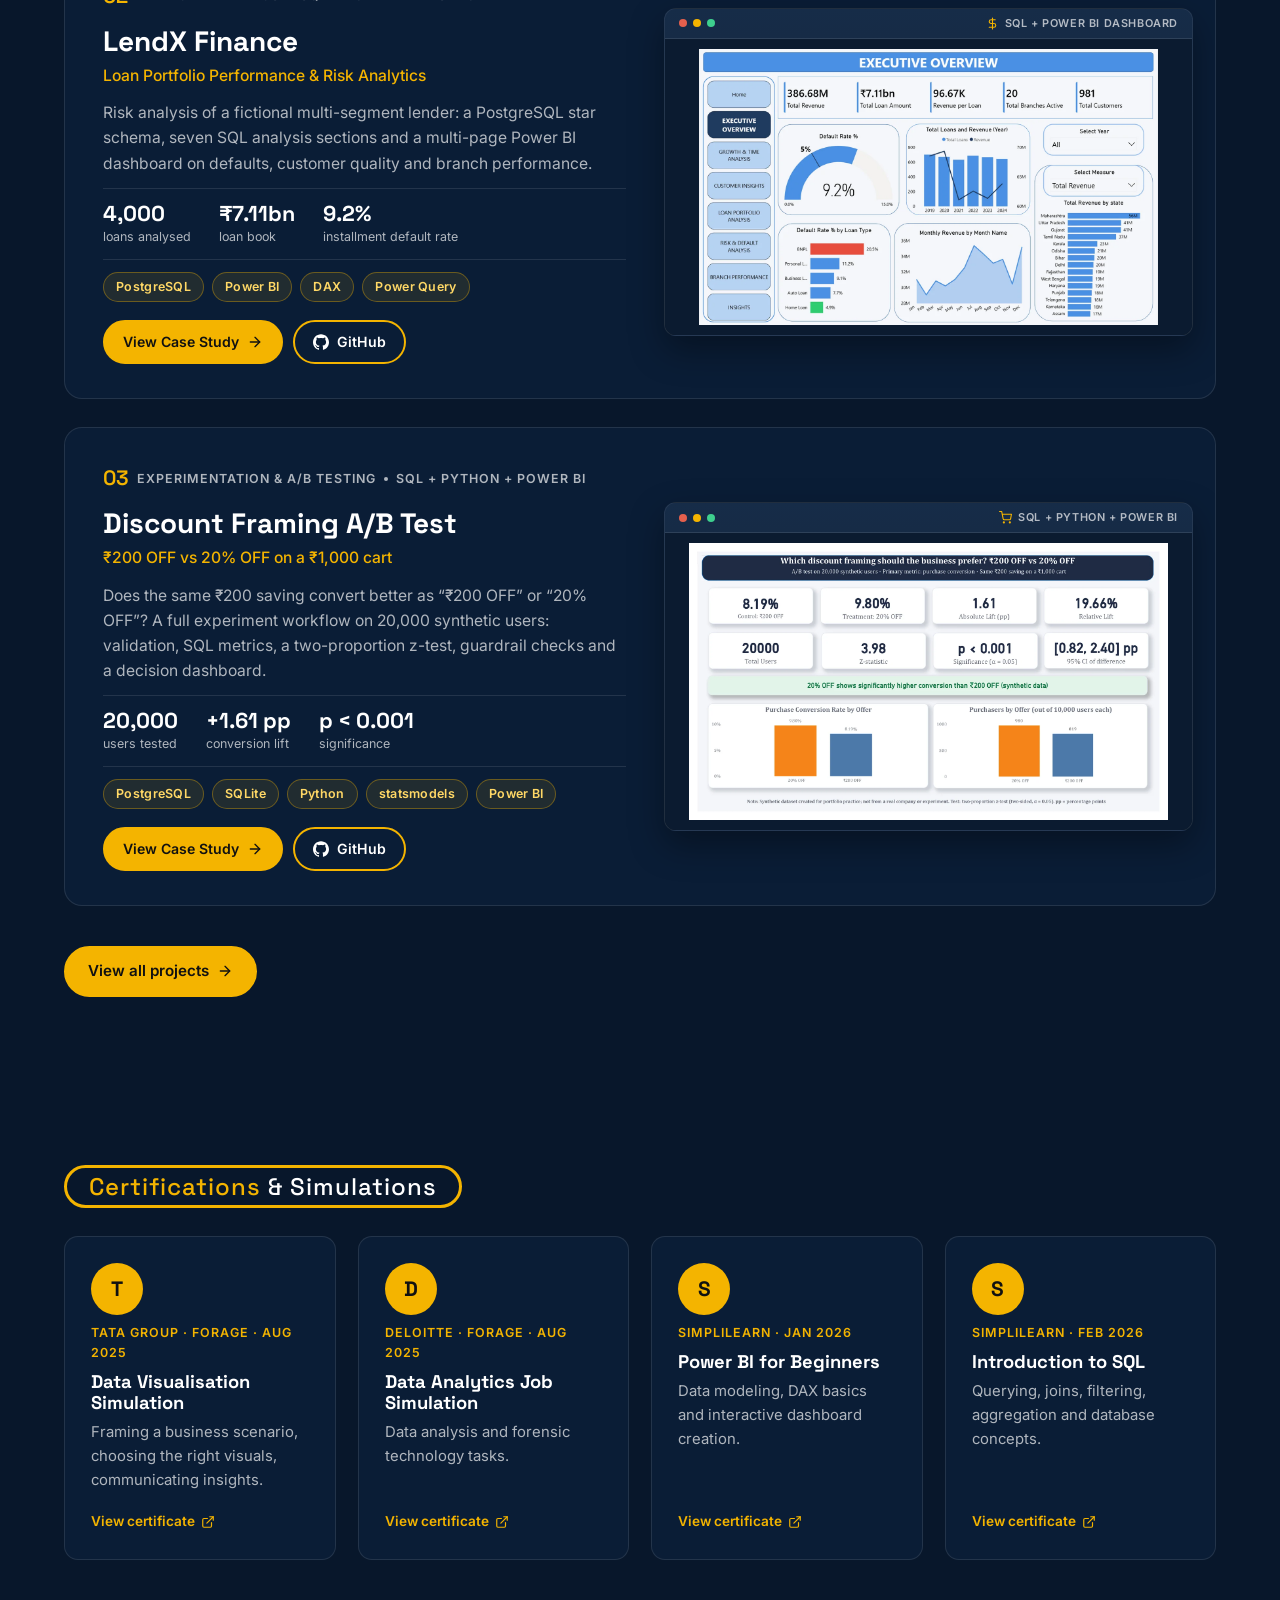
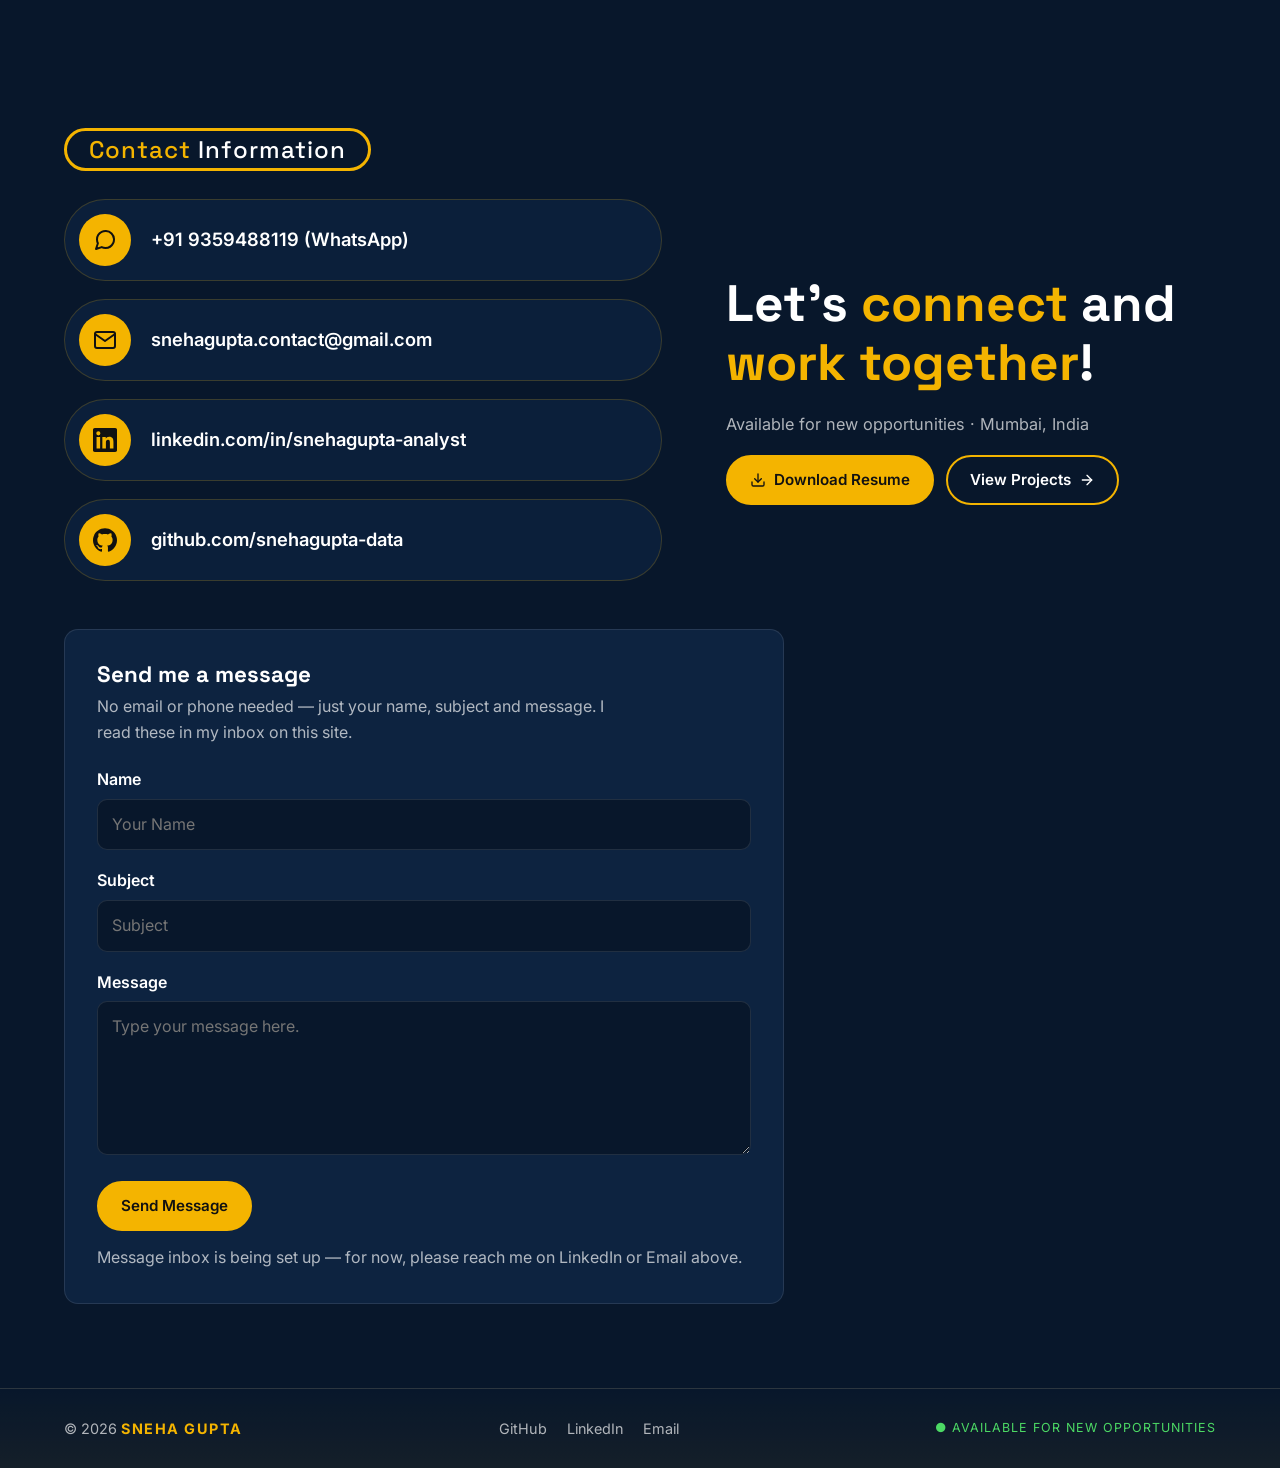
==== commit f63f85a5: "Add 3-field contact form (Name, Subject, Message) with free Firebase inbox" ====
--- a/index.html
+++ b/index.html
@@ -40,5 +40,7 @@
   <footer id="site-footer"></footer>
   <script src="data/portfolio-data.js"></script>
   <script src="js/script.js"></script>
+  <script src="js/firebase-config.js"></script>
+  <script src="js/contact-form.js"></script>
 </body>
 </html>
--- a/css/style.css
+++ b/css/style.css
@@ -36,7 +36,7 @@
 
 /* ===== 2 · LAYOUT & TYPE ===== */
 .container { max-width: 1366px; margin: 0 auto; padding: 0 var(--gutter); }
-.section { padding: clamp(64px, 9vw, 110px) 0; }
+.section { padding: clamp(56px, 7vw, 84px) 0; }
 .yellow { color: var(--gold); }
 h1, h2, h3 { font-family: var(--font-display); line-height: 1.15; }
 .section-title {
@@ -67,8 +67,8 @@
 .chips li { font-size: .78rem; font-weight: 600; letter-spacing: .3px; padding: 4px 12px; border-radius: 30px; background: rgba(244, 180, 0, .1); border: 1px solid rgba(244, 180, 0, .35); color: #ffd866; }
 
 /* ===== 4 · NAVIGATION ===== */
-.navbar { position: sticky; top: 0; z-index: 1000; height: var(--nav-h); background: var(--bg); border-bottom: 1px solid transparent; transition: border-color .3s, background .3s; }
-.navbar.scrolled { background: rgba(8, 23, 43, .96); border-color: var(--line); }
+.navbar { position: sticky; top: 0; z-index: 1000; height: var(--nav-h); background: #08172b; background: var(--bg); backdrop-filter: none; -webkit-backdrop-filter: none; border-bottom: 1px solid transparent; transition: border-color .3s, background .3s; }
+.navbar.scrolled { background: #08172b; background: var(--bg); backdrop-filter: none; -webkit-backdrop-filter: none; border-color: var(--line); }
 .nav-container { max-width: 1366px; margin: 0 auto; padding: 0 var(--gutter); height: 100%; display: flex; align-items: center; justify-content: space-between; }
 .nav-brand { font-family: var(--font-display); font-weight: 700; font-size: 1.15rem; letter-spacing: .5px; }
 .nav-menu { display: flex; align-items: center; gap: clamp(1.2rem, 2.6vw, 2.5rem); }
@@ -80,7 +80,7 @@
 .nav-toggle svg { width: 26px; height: 26px; margin: auto; }
 
 /* ===== 5 · HERO ===== */
-.hero { position: relative; padding: clamp(40px, 7vw, 80px) 0 clamp(70px, 9vw, 110px); }
+.hero { position: relative; padding: clamp(40px, 7vw, 72px) 0 clamp(56px, 7vw, 84px); }
 .hero-grid { display: grid; grid-template-columns: 1.15fr .85fr; gap: clamp(32px, 6vw, 80px); align-items: center; }
 .hero-pill {
   display: inline-block; font-size: clamp(.85rem, 1.6vw, 1.05rem); font-weight: 700; letter-spacing: 2px; padding: 5px 20px;
@@ -151,7 +151,7 @@
 
 /* ===== 8 · PROJECTS ===== */
 .project-list { display: grid; gap: 28px; }
-.project-grid { display: grid; grid-template-columns: repeat(auto-fill, minmax(min(100%, 340px), 1fr)); gap: 28px; padding-bottom: clamp(64px, 9vw, 110px); }
+.project-grid { display: grid; grid-template-columns: repeat(auto-fill, minmax(min(100%, 340px), 1fr)); gap: 28px; padding-bottom: clamp(40px, 5vw, 64px); }
 .project-card {
   position: relative; display: flex; background: rgba(13, 35, 64, .55); border: 1px solid var(--line); border-radius: 18px; overflow: hidden;
   transition: transform .35s cubic-bezier(.2, 1, .3, 1), border-color .3s, box-shadow .3s;
@@ -212,6 +212,10 @@
 .cert-grid { display: grid; grid-template-columns: repeat(auto-fit, minmax(min(100%, 260px), 1fr)); gap: 22px; }
 .cert-card { display: flex; flex-direction: column; gap: 8px; padding: 26px; background: rgba(13, 35, 64, .55); border: 1px solid var(--line); border-radius: var(--radius); transition: transform .3s cubic-bezier(.2, 1, .3, 1), border-color .3s, box-shadow .3s; }
 .cert-card:hover { transform: translateY(-6px); border-color: rgba(244, 180, 0, .5); box-shadow: 0 16px 36px rgba(0, 0, 0, .35), 0 0 24px rgba(244, 180, 0, .12); }
+
+/* Issuer badge: gold circle with the issuer's initial (Tata T, Deloitte D, Simplilearn S).
+   Same gold-circle pattern as .skill-icon / .pill-icon; no logo images are used. */
+.cert-badge { width: 52px; height: 52px; flex: none; border-radius: 50%; background: var(--gold); color: #111; display: grid; place-items: center; font-family: var(--font-display); font-size: 1.3rem; font-weight: 700; }
 .cert-meta { font-size: .78rem; font-weight: 600; letter-spacing: 1px; text-transform: uppercase; color: var(--gold); }
 .cert-card h3 { font-size: 1.15rem; transition: color .25s; }
 .cert-card:hover h3 { color: var(--gold); }
@@ -229,6 +233,54 @@
 .pill-icon { width: 52px; height: 52px; flex: none; border-radius: 50%; background: var(--gold); color: #111; display: grid; place-items: center; transition: box-shadow .3s; }
 .pill-icon svg { width: 24px; height: 24px; }
 .contact-tagline { font-size: clamp(2rem, 4.5vw, 3.2rem); font-weight: 700; line-height: 1.15; }
+
+
+/* Contact right column: tagline + availability line + resume button, so the column is
+   no longer a lone headline over empty space. */
+.contact-side { display: flex; flex-direction: column; align-items: flex-start; gap: 18px; }
+.contact-side p { color: var(--muted); font-size: 1.02rem; max-width: 46ch; }
+.contact-actions { display: flex; flex-wrap: wrap; gap: 12px; }
+
+/* Contact form — 3 fields only: Name, Subject, Message. No email, no phone.
+   Messages go to Firestore (see js/contact-form.js), never to email. */
+.contact-form-wrap { margin-top: 48px; max-width: 720px; padding: clamp(22px, 4vw, 32px); background: var(--surface); border: 1px solid var(--line); border-radius: var(--radius); }
+.contact-form-wrap h3 { font-size: 1.4rem; margin-bottom: 6px; }
+.contact-form-note { color: var(--muted); margin-bottom: 22px; max-width: 52ch; }
+.field { margin-bottom: 18px; }
+.field label { display: block; font-weight: 600; margin-bottom: 6px; }
+.field input, .field textarea { width: 100%; padding: 12px 14px; font: inherit; color: var(--text); background: var(--bg); border: 1px solid var(--line); border-radius: 10px; }
+.field textarea { resize: vertical; min-height: 120px; }
+.field input:focus, .field textarea:focus { outline: none; border-color: var(--gold); box-shadow: 0 0 0 3px rgba(244, 180, 0, .18); }
+.field input:disabled, .field textarea:disabled { opacity: .6; }
+.honeypot { position: absolute; left: -9999px; top: auto; width: 1px; height: 1px; overflow: hidden; }
+.cf-status { margin-top: 14px; color: var(--muted); min-height: 1.4em; }
+.cf-status.cf-success { color: var(--green); }
+.cf-status.cf-error { color: var(--red); }
+
+/* Private inbox page (inbox.html) — not linked from the nav or footer. */
+.inbox-page { padding: clamp(28px, 5vw, 56px) 0 64px; }
+.inbox-wrap { max-width: 860px; }
+.inbox-back { color: var(--muted); font-weight: 600; }
+.inbox-back:hover { color: var(--gold); }
+.inbox-card { margin-top: 24px; padding: clamp(22px, 4vw, 32px); background: var(--surface); border: 1px solid var(--line); border-radius: var(--radius); }
+.inbox-card h2 { font-size: 1.4rem; margin-bottom: 18px; }
+.inbox-head { display: flex; flex-wrap: wrap; justify-content: space-between; align-items: flex-start; gap: 16px; margin-bottom: 20px; }
+.inbox-head h2 { margin-bottom: 4px; }
+.inbox-meta { color: var(--muted); font-size: .95rem; }
+.inbox-actions { display: flex; gap: 10px; flex-wrap: wrap; }
+.inbox-empty, .inbox-loading { color: var(--muted); }
+.inbox-list { display: grid; gap: 16px; }
+.msg-card { padding: 20px; background: var(--bg); border: 1px solid var(--line); border-radius: var(--radius); }
+.msg-card.is-unread { border-color: rgba(244, 180, 0, .55); }
+.msg-head { display: flex; justify-content: space-between; align-items: flex-start; gap: 12px; }
+.msg-head h3 { font-size: 1.1rem; }
+.msg-meta { color: var(--muted); font-size: .9rem; margin-top: 2px; }
+.msg-new { flex: none; font-size: .72rem; font-weight: 700; letter-spacing: 1px; text-transform: uppercase; color: #111; background: var(--gold); border-radius: 30px; padding: 4px 10px; }
+.msg-body { margin-top: 12px; white-space: pre-wrap; overflow-wrap: anywhere; }
+.msg-actions { display: flex; gap: 14px; margin-top: 14px; }
+.msg-actions button { background: none; border: none; padding: 0; color: var(--gold); font-weight: 600; font-size: .9rem; }
+.msg-actions button:hover { text-decoration: underline; }
+.msg-actions .msg-delete { color: var(--red); }
 
 /* ===== 11 · FOOTER ===== */
 .footer { border-top: 1px solid var(--line); background: linear-gradient(to top, rgba(244, 180, 0, .05), transparent); padding: 28px 0; color: var(--muted); font-size: .9rem; }
@@ -376,9 +428,12 @@
 
 
 /* ===== PROJECT CARD IMAGE FIT (v2) =====
-   Dashboard screenshots now sit edge-to-edge in a 16:9 browser-style frame, so the whole
-   dashboard is visible with no thick letterbox bands (still contain-fit, never cropped). */
-.project-card .frame-body { padding: 0; background: #0b1b30; }
+   Dashboard screenshots sit in a 16:9 browser-style frame (still contain-fit, never cropped).
+   The frame keeps a small inset so the dashboard's bottom row never sits flush against
+   the frame edge and looks cut off, and the hover zoom is disabled on card images so
+   it cannot push the dashboard out of the frame. */
+.project-card .frame-body { padding: 10px; background: #0b1b30; }
+.project-card:hover .frame-body img { transform: none; }
 .project-card--featured .project-card__media {
   flex: 0 0 46%; align-self: center; margin: 22px 22px 22px 0;
   border: 1px solid var(--line); border-radius: 12px; box-shadow: 0 14px 34px rgba(0, 0, 0, .35);
@@ -401,3 +456,11 @@
 }
 .project-card--flagship.project-card--grid .frame-label { display: none; }
 @media (max-width: 900px) { .project-card--flagship.project-card--featured .frame-label { display: none; } }
+
+
+/* Hero scroll arrow: clearer idle animation (chevron bounce + expanding gold ring). Disabled for prefers-reduced-motion by the global rule above. */
+.hero-scroll svg { animation: chevronBounce 1.6s ease-in-out infinite; }
+.hero-scroll::after { content: ""; position: absolute; inset: -1.5px; border-radius: 50%; border: 1.5px solid var(--gold); opacity: 0; pointer-events: none; animation: ringPulse 2.4s ease-out infinite; }
+@keyframes chevronBounce { 0%, 100% { transform: translateY(-3px); opacity: .55; } 50% { transform: translateY(5px); opacity: 1; } }
+@keyframes ringPulse { 0% { transform: scale(1); opacity: .55; } 100% { transform: scale(1.75); opacity: 0; } }
+.hero-scroll:hover::after { animation-play-state: paused; opacity: 0; }
